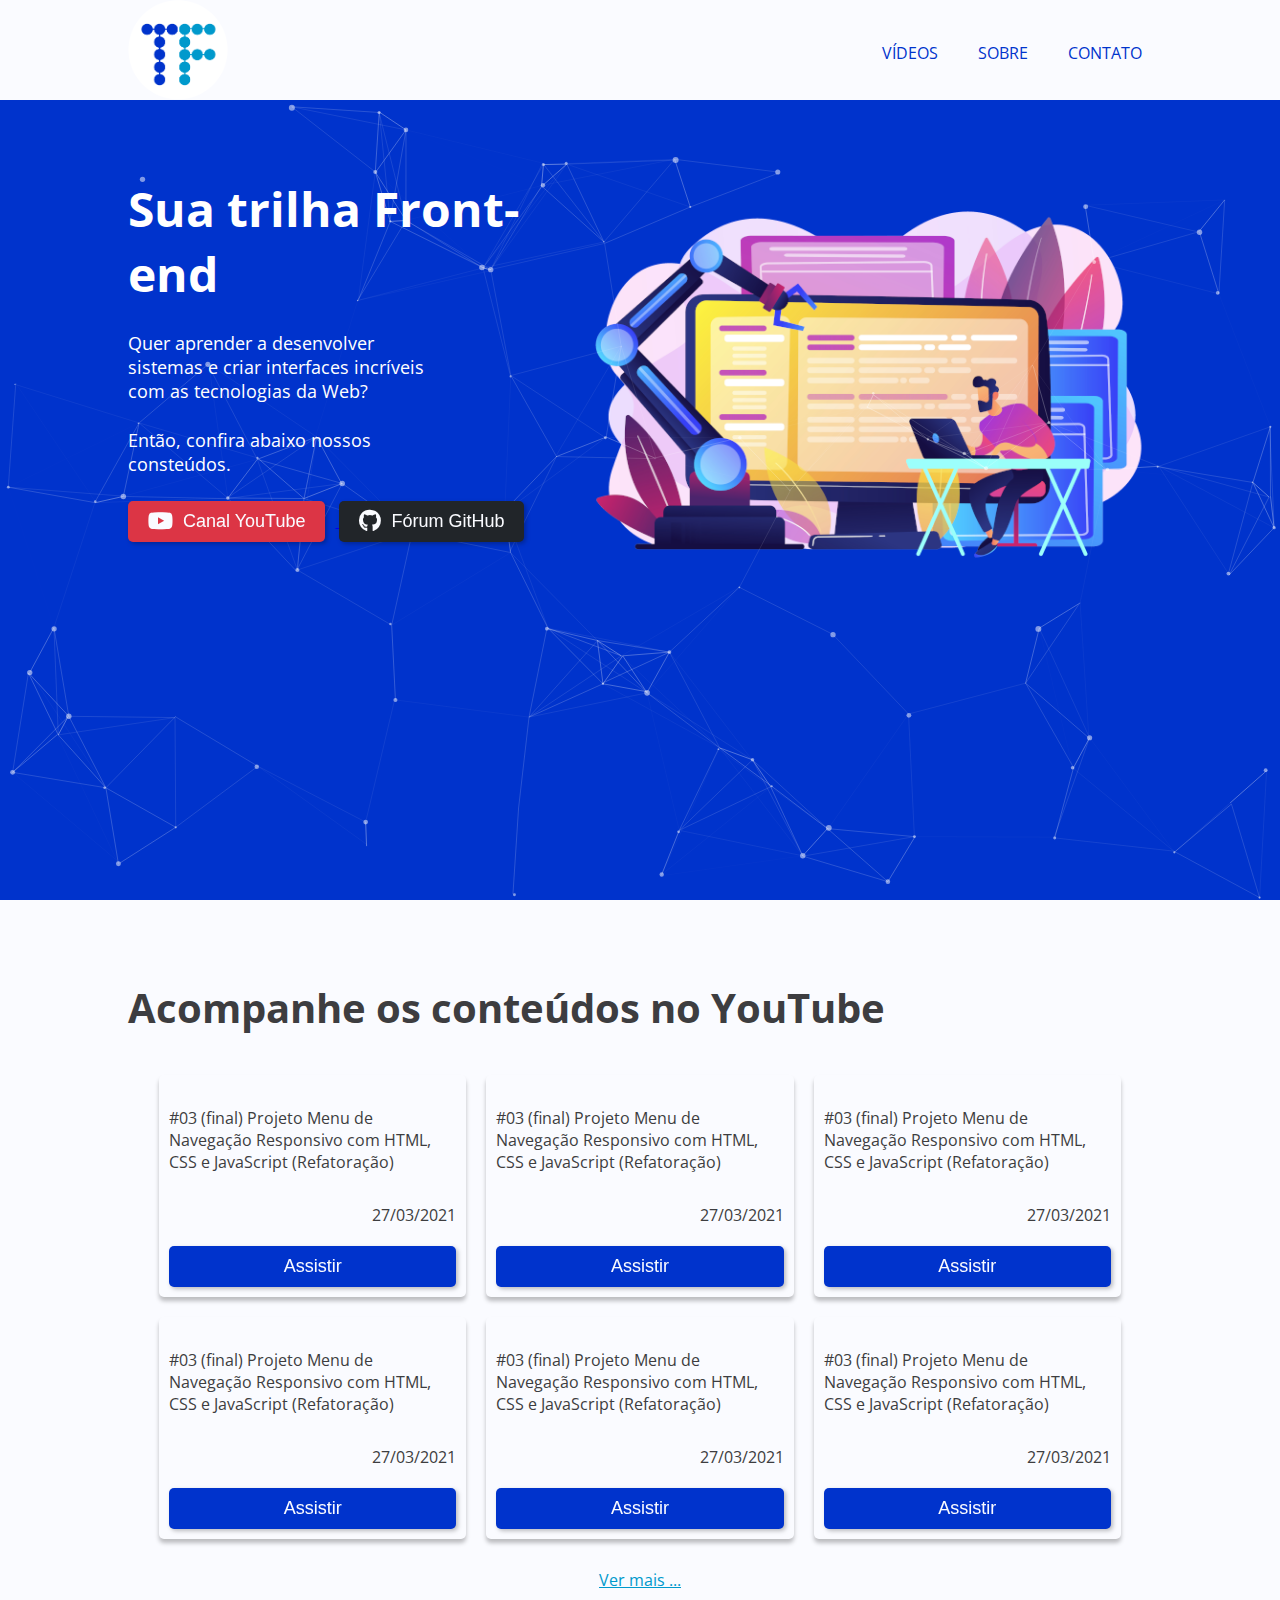
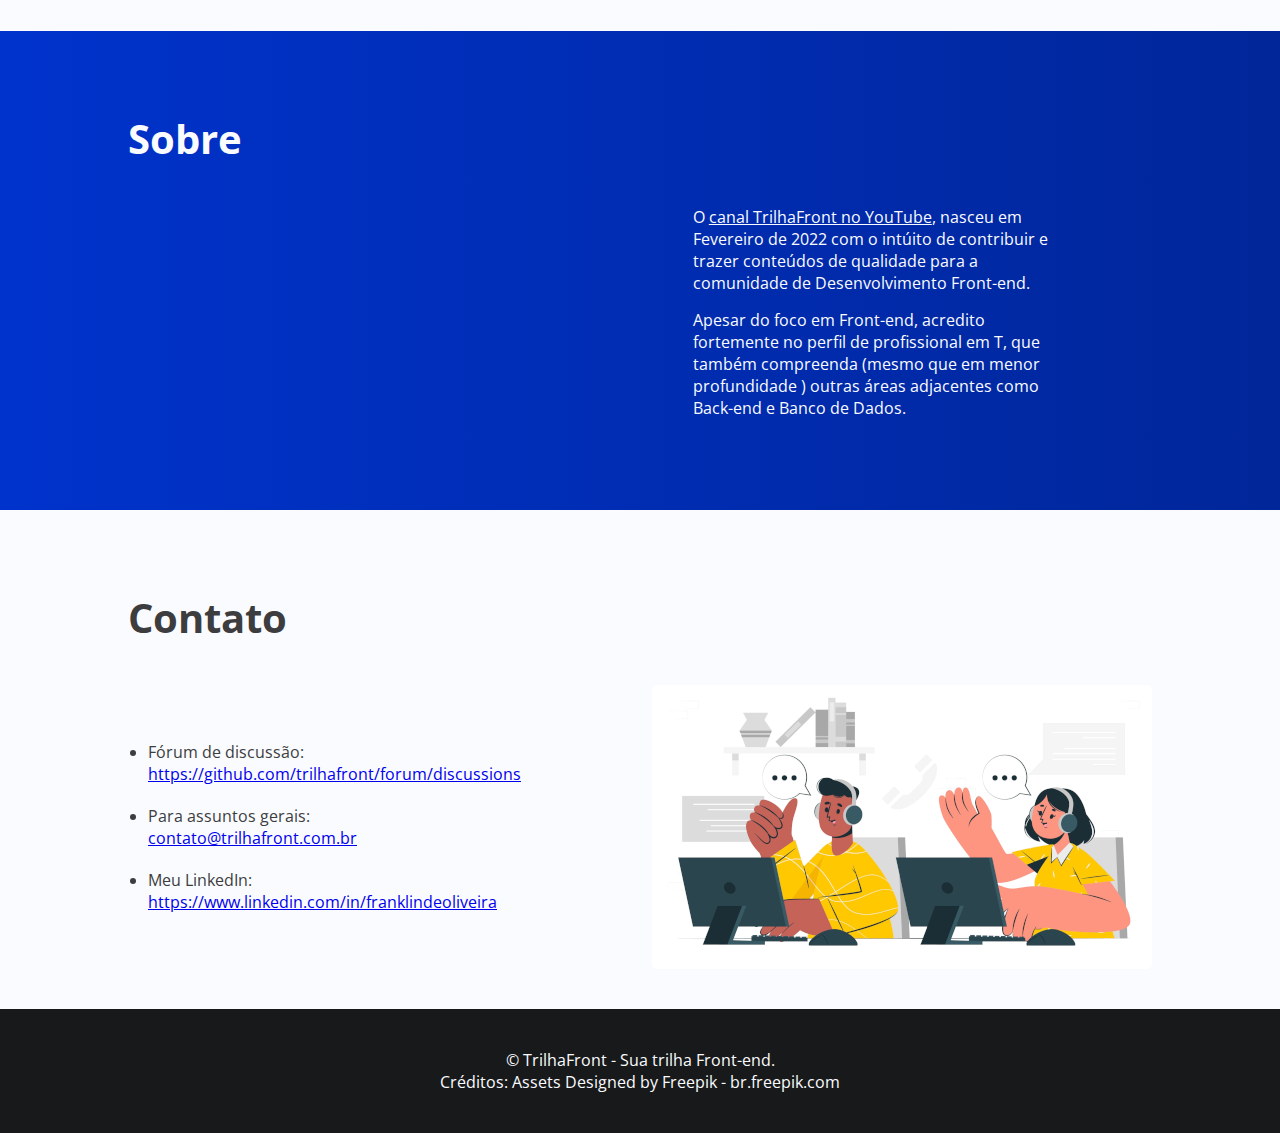
==== index.html @ 5fca2f79 "novo site" ====
<!DOCTYPE html>
<html lang="pt-BR">
    <head>
        <meta charset="UTF-8">
        <meta http-equiv="X-UA-Compatible" content="IE=edge">
        <meta name="viewport" content="width=device-width, initial-scale=1.0">
        <title>Document</title>

        <link rel="preconnect" href="https://fonts.googleapis.com">
        <link rel="preconnect" href="https://fonts.gstatic.com" crossorigin>
        <link href="https://fonts.googleapis.com/css2?family=Open+Sans&display=swap" rel="stylesheet">
        <link rel="stylesheet" href="https://cdnjs.cloudflare.com/ajax/libs/font-awesome/6.1.1/css/all.min.css">
        
        <link rel="stylesheet" href="style.css">

        <script src="assets/particles.js-master/particles.min.js"></script>

        <script>
            /* particlesJS.load(@dom-id, @path-json, @callback (optional)); */
            particlesJS.load('particles-js', 'assets/particles.js-master/particles.json', function() {
                console.log('callback - particles.js config loaded');
            });
        </script>
    </head>
    <body>
        <header class="header">
            <div class="container">
                <div class="header-wrapper">
                    <a class="logo" href="https://trilhafront.com.br">
                        <img src="./assets/logo.png" alt="Logo">
                    </a>
                    <nav>
                        <ul>
                            <li>
                                <a href="#section-videos">Vídeos</a>
                            </li>
                            <li>
                                <a href="#section-sobre">Sobre</a>
                            </li>
                            <li>
                                <a href="#section-contato">Contato</a>
                            </li>
                        </ul>
                    </nav>
                </div> 
            </div>
        </header>
        <main>
            <section class="section section-home">
                <div id="particles-js"></div>
                <div class="container">
                    <div class="home-wrapper">
                        <div>
                            <h1>Sua trilha Front-end</h1>
                            <p>Quer aprender a desenvolver sistemas e criar interfaces incríveis com as tecnologias da Web?</p>
                            <p>Então, confira abaixo nossos consteúdos.</p>
                            <a href="https://www.youtube.com/channel/UC7iH-vb74kKzmfG56q9Y3eQ">
                                <button class="btn btn-youtube">
                                    <i class="fa-brands fa-youtube fa-lg"></i>Canal YouTube
                                </button>
                            </a>
                            <a href="https://github.com/trilhafront/forum/discussions">
                                <button class="btn btn-github">
                                    <i class="fa-brands fa-github fa-lg"></i>Fórum GitHub
                                </button>
                            </a>
                        </div>
                        <div class="home-img">
                            <img src="assets/home.png" alt="">
                        </div>
                    </div>
                </div>
            </section>
            <section class="section section-videos" id="section-videos">
                <div class="container">
                    <h2>Acompanhe os conteúdos no YouTube</h2>
                    <ul class="card-list">
                        <li class="card">
                            <header>
                                <img src="https://i.ytimg.com/vi/RbI2_-fDIoU/hqdefault.jpg" alt="">
                            </header>
                            <main>
                                <p>#03 (final) Projeto Menu de Navegação Responsivo com HTML, CSS e JavaScript (Refatoração)</p>
                                <span>27/03/2021</span>
                                <a href="#">
                                    <button class="btn btn-primary">Assistir</button>
                                </a>
                            </main>
                        </li>                     
                        <li class="card">
                            <header>
                                <img src="https://i.ytimg.com/vi/RbI2_-fDIoU/hqdefault.jpg" alt="">
                            </header>
                            <main>
                                <p>#03 (final) Projeto Menu de Navegação Responsivo com HTML, CSS e JavaScript (Refatoração)</p>
                                <span>27/03/2021</span>
                                <a href="#">
                                    <button class="btn btn-primary">Assistir</button>
                                </a>
                            </main>
                        </li>                     
                        <li class="card">
                            <header>
                                <img src="https://i.ytimg.com/vi/RbI2_-fDIoU/hqdefault.jpg" alt="">
                            </header>
                            <main>
                                <p>#03 (final) Projeto Menu de Navegação Responsivo com HTML, CSS e JavaScript (Refatoração)</p>
                                <span>27/03/2021</span>
                                <a href="#">
                                    <button class="btn btn-primary">Assistir</button>
                                </a>
                            </main>
                        </li>                     
                        <li class="card">
                            <header>
                                <img src="https://i.ytimg.com/vi/RbI2_-fDIoU/hqdefault.jpg" alt="">
                            </header>
                            <main>
                                <p>#03 (final) Projeto Menu de Navegação Responsivo com HTML, CSS e JavaScript (Refatoração)</p>
                                <span>27/03/2021</span>
                                <a href="#">
                                    <button class="btn btn-primary">Assistir</button>
                                </a>
                            </main>
                        </li>                     
                        <li class="card">
                            <header>
                                <img src="https://i.ytimg.com/vi/RbI2_-fDIoU/hqdefault.jpg" alt="">
                            </header>
                            <main>
                                <p>#03 (final) Projeto Menu de Navegação Responsivo com HTML, CSS e JavaScript (Refatoração)</p>
                                <span>27/03/2021</span>
                                <a href="#">
                                    <button class="btn btn-primary">Assistir</button>
                                </a>
                            </main>
                        </li>                     
                        <li class="card">
                            <header>
                                <img src="https://i.ytimg.com/vi/RbI2_-fDIoU/hqdefault.jpg" alt="">
                            </header>
                            <main>
                                <p>#03 (final) Projeto Menu de Navegação Responsivo com HTML, CSS e JavaScript (Refatoração)</p>
                                <span>27/03/2021</span>
                                <a href="#">
                                    <button class="btn btn-primary">Assistir</button>
                                </a>
                            </main>
                        </li>                     
                                                                                        
                    </ul>
                    <a href="https://www.youtube.com/channel/UC7iH-vb74kKzmfG56q9Y3eQ/videos" class="ver-mais">Ver mais ...</a>
                </div>
            </section>
            <section class="section section-sobre" id="section-sobre">
                <div class="container">
                    <h2>Sobre</h2>
                    <div class="wrapper-sobre">
                        <iframe src="https://www.youtube.com/embed/Kg1mwXeNFIc" title="Vídeo sobre o Canal TrilhaFront no YouTube" frameborder="0" allow="accelerometer; autoplay; clipboard-write; encrypted-media; gyroscope; picture-in-picture" allowfullscreen></iframe>
                    </div>                    
                    <div class="sobre-descricao">
                        <p>O <a class="negativa" href="https://www.youtube.com/channel/UC7iH-vb74kKzmfG56q9Y3eQ">canal TrilhaFront no YouTube</a>, nasceu em Fevereiro de 2022 com o intúito de contribuir e trazer conteúdos de qualidade para a comunidade de Desenvolvimento Front-end.</p>
                        <p>Apesar do foco em Front-end, acredito fortemente no perfil de profissional em T, que também compreenda (mesmo que em menor profundidade ) outras áreas adjacentes como Back-end e Banco de Dados.</p>
                    </div>                    
                </div>       
            </section>
            <section class="section section-contato" id="section-contato">
                <div class="container">
                    <h2>Contato</h2>
                    <div class="contato-wrapper">
                        <ul>
                            <li>
                                <p>Fórum de discussão:</p>
                                <a href="https://github.com/trilhafront/forum/discussions">https://github.com/trilhafront/forum/discussions</a></li>
                            </li>
                            <li>
                                <p>Para assuntos gerais:</p>
                                <a href="contato@trilhafront.com.br">contato@trilhafront.com.br</a>
                            </li>
                            <li>
                                <p>Meu LinkedIn:</p>
                                <a href="https://www.linkedin.com/in/franklindeoliveira">https://www.linkedin.com/in/franklindeoliveira</a>
                            </li>
                        </ul>
                        <img src="assets/contato.png" alt="Imagem de contato">
                    </div>
                </div>
            </section>        
        </main>
        <footer class="footer">
            <div class="container">
                <p>© TrilhaFront - Sua trilha Front-end.</p>
                <span>Créditos: Assets Designed by Freepik - br.freepik.com</span>
            </div>
        </footer>
        <script>
            fetch('https://www.googleapis.com/youtube/v3/search?key=AIzaSyCVPLo2AmXMH4QJN085E62ugLxfs03GZaE&part=snippet&maxResults=50&channelId=UC7iH-vb74kKzmfG56q9Y3eQ')
              .then(response => response.json())
              .then(json => {
                let conteudos = '';
                json.items.sort((i1, i2) => new Date(i1.snippet.publishTime) > new Date(i2.snippet.publishTime) ? -1 : new Date(i1.snippet.publishTime) < new Date(i2.snippet.publishTime) ? 1 : 0).forEach(item => {
                    let url = ''
                    if ( item.id.kind == 'youtube#playlist' ) {
                      url = `https://www.youtube.com/playlist?list=${item.id.playlistId}`
                    } else if ( item.id.kind == 'youtube#video' ) {
                      url = `https://www.youtube.com/watch?v=${item.id.videoId}`
                    } else {
                      return
                    }
                    conteudos += 
                      `<li class="card">
                            <header>
                                <img src="${item.snippet.thumbnails.high.url}" alt="">
                            </header>
                            <main>
                                <p>${item.snippet.title}</p>
                                <span>${new Date(item.snippet.publishTime).toLocaleDateString('pt-BR', {timeZone: 'UTC'})}</span>
                                <a href="${url}">
                                    <button class="btn btn-primary">Assistir</button>
                                </a>
                            </main>
                        </li>`
                })
                document.querySelector('.card-list').innerHTML = conteudos
              })
          </script>          
    </body>    
</html>
---- style.css ----
* {
    box-sizing: border-box;
    margin: 0;
    padding: 0;
}

:root {
    --color-primary: #0033CC;
    --color-primary-dark: #002699;
    --color-primary-light: #0040FF;
    --color-secondary: #0099CC;
    --color-secondary-dark: #007399;
    --color-secondary-light: #00BFFF;
    --color-gray: #797B80;
    --color-gray-light: #B6B8BF;
    --color-gray-ultralight: #FAFBFF;
    --color-gray-dark: #3D3D40;
    --color-gray-ultradark: #18191A;
    --font-family: 'Open Sans', sans-serif;
    --font-size: 16px;
}

body {
    font-family: var(--font-family);
    font-size: var(--font-size);
    color: var(--color-gray-dark);
    background-color: var(--color-gray-ultralight);
}

p {
    font-size: 1rem;
}

h4 {
    font-size: calc(1rem + 8px); /* 24 */
}

h3 {
    font-size: calc(1rem + 2*(8px)); /* 32 */
}

h2 {
    font-size: calc(1rem + 3*8px);/* 40 */
}

h1 {
    font-size: calc(1rem + 4*8px);/* 48 */
}

#particles-js {
    position: absolute;
    top: 0;
    left: 0;
    width: 100%;
    height: 100%;
}

.header {
    height: 100px;
}

.logo {
    width: 100px;    
}

.logo img {
    width: 100px;
    z-index: 10;
}

.header .header-wrapper {
    display: flex;
    justify-content: space-between;
    align-items: center;
}

.container {
    max-width: 1024px;
    margin: 0 auto;
}

.header ul {
    display: flex;
    gap: 20px;
}

.header ul li {
    list-style: none;    
}

.header ul li a {
    text-decoration: none;
    padding: 10px;
    border-radius: 5px;
    text-transform: uppercase;
    color: var(--color-primary);
}

.header ul li a:hover {
    background-color: var(--color-primary);
    color: var(--color-gray-ultralight);
    text-decoration: none;
}

.section {
    padding: 40px 0 ;
}

.section-home {
    background-color: #0033CC;
    height: calc(100vh - 100px);
    color: #ffffff;
    display: flex;
    position: relative;
}

.section-home .home-wrapper {
    display: flex;
    justify-content: space-between;
    align-items: center;
}

.section-home h1 {
    font-size: clamp(1rem, 1rem + 3vw, 3rem);
    width: 450px;
}

.section-home p {
    font-size: 18px;
    margin: 25px 0;
    max-width: 300px;
}

.section-home img {
    max-width: 600px;
    margin-top: 50px;
    z-index: 0;
    width: 100%;
}

.section-videos h2 {
    font-size: clamp(1rem, 1rem + 3vw, 2.5rem);
    padding: 40px 0;
}

.section-videos .ver-mais {
    text-align: center;
    display: block;
    color: var(--color-secondary);
    margin-top: 30px;
}

a.negativa {
    color: var(--color-gray-ultralight);
}

.card-list {
    display: flex;
    flex-wrap: wrap;
    gap: 20px;
    justify-content: center;
}

.card {    
    box-shadow: 0px 4px 4px rgba(0, 0, 0, 0.25);
    border-radius: 5px;
    list-style: none;
    flex: 0 1 30%;
}

.card img {
    width: 100%;
    border-radius: 5px 5px 0 0;
}

.card button {
    width: 100%;
}

.card main {
    display: flex;
    flex-direction: column;
    padding: 10px;
    height: 200px;
}

.card main span {
    text-align: right;
    display: block;
    margin-top: auto;
    padding: 20px 0;
}

.section-sobre {
    background-image: linear-gradient(270deg,var(--color-primary-dark), var(--color-primary));
    color: var(--color-gray-ultralight);
}

.section-sobre h2 {
    font-size: clamp(1rem, 1rem + 3vw, 2.5rem);
    padding: 40px 0 ;
}

.section-sobre iframe {
    aspect-ratio: 16/9;
    width: 100%;
}

.section-sobre .sobre-descricao {
    display: inline-block;
    padding-left: 50px;
    vertical-align: top;
    width: 45%;
}

.section-sobre .wrapper-sobre {
    display: inline-block;
    vertical-align: top;
    width: 45%;
}

.section-sobre .sobre-descricao p {    
    padding-left: 50px;
    padding-bottom: 15px;
}

.section-contato h2 {
    font-size: clamp(1rem, 1rem + 3vw, 2.5rem);
    padding: 40px 0 ;
}

.section-contato .contato-wrapper {
    display: flex;
    align-items: center;
    justify-content: space-between;
}

.section-contato img {
    max-width: 500px;
    border-radius: 5px;
    transform: scaleX(-1);
    width: 100%;
}

.section-contato ul {
    padding-left: 20px;
}

.section-contato ul li {
    padding: 10px 0;
}

.btn {
    padding: 10px 20px 10px 20px;
    border-radius: 5px;
    border: 0;
    filter: drop-shadow(2px 2px 2px rgba(0, 0, 0, 0.25));
    font-size: 18px;    
}

.btn i {
    margin-right: 10px;
}

.btn:hover {
    cursor: pointer;
}

.btn-primary {
    background-color: var(--color-primary);
    color: var(--color-gray-ultralight);
}

.btn-primary:hover {
    background-color: var(--color-primary-dark);
}

.btn-primary-outline {
    background-color: #fff;
    border: 1px solid var(--color-primary);
    color: var(--color-primary);
}

.btn-primary-outline:hover {
    background-color: var(--color-gray-ultralight);
}

.btn-youtube {
    background-color: #dc3545;
    color: var(--color-gray-ultralight);
    margin-right: 10px;
}

.btn-youtube:hover {
    background-color: #aa2835;
}

.btn-github {
    background-color: #212529;
    color: var(--color-gray-ultralight);
}

.btn-github:hover {
    background-color: #131518;
}

.footer {
    background-color: var(--color-gray-ultradark);
    color: var(--color-gray-ultralight);
    padding: 40px 0;
    text-align: center;
}

@media (max-width: 1100px) {
    .container {
        padding: 0 20px;
    }

    .section-home .home-img {
        display: none;
    }
    
    .section-home p {
        max-width: 400px;
        margin-left: auto;
        margin-right: auto;
    }

    .home-wrapper {
        width: 450px;
    }

    /* contato */
    .section-contato img {
        display: none;
    }

    .section-home .container {
        margin: auto auto;
        text-align: center;
    }

    .card {    
        flex: 0 1 40%;
    }
    
}

@media (max-width: 960px) { 
        
    .section-home h2 {
        text-align: center;
    }

    .section-videos h2 {
        text-align: center;
    }

    .section-sobre .wrapper-sobre {
        width: 100%;
        text-align: center;
    }

    .section-sobre .sobre-descricao {
        display: block;
        width: 100%;
        margin-top: 20px;
        padding-left: 0;
    }    

    .section-sobre .sobre-descricao p {
        padding-left: 0px;
    }

    .section-sobre h2 {
        text-align: center;
    }
    
    .section-contato {
        justify-content: center;
        list-style: none;
        text-align: center;
    }

    .section-contato .contato-wrapper {
        justify-content: center;
        list-style: none;
    }
    
    .section-contato .contato-wrapper li {
        list-style: none;
    }
}

@media (max-width: 800px) {    
    .card {
        flex: 0 1 100%;
    }

    .section-sobre .sobre-descricao p {
        padding-left: 0;
    }        
}
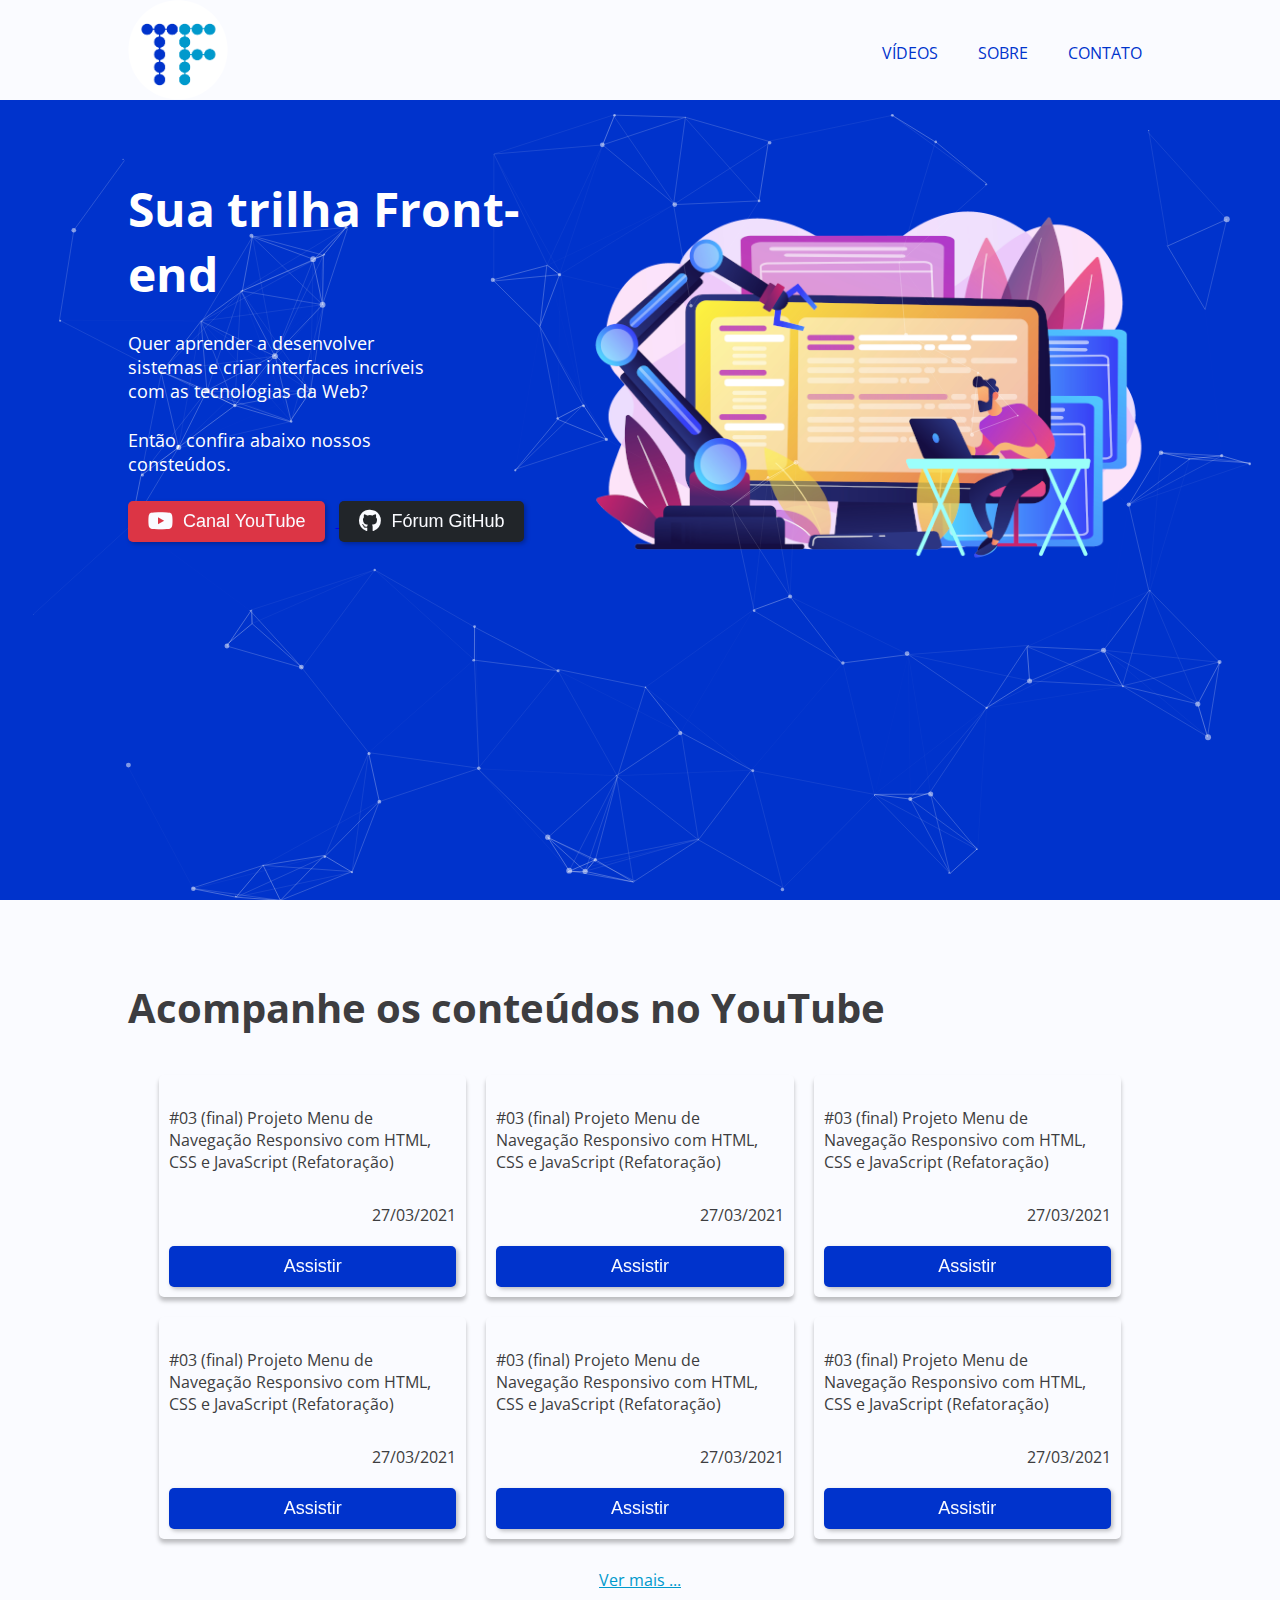
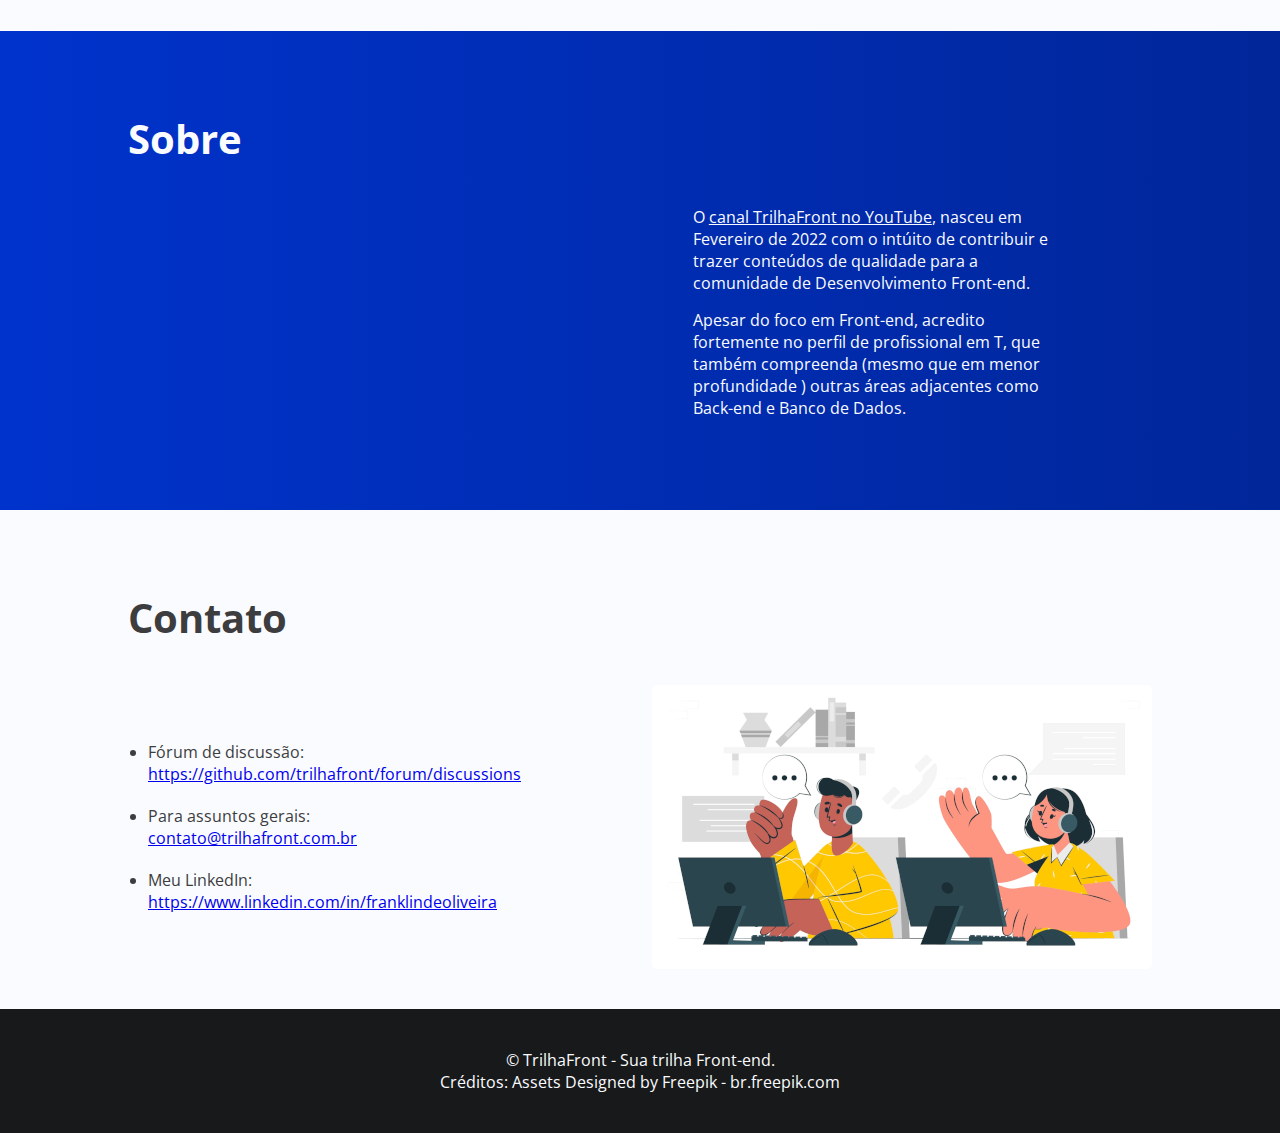
==== commit 46117631: "add print do site, ajuste title" ====
--- a/index.html
+++ b/index.html
@@ -4,8 +4,12 @@
         <meta charset="UTF-8">
         <meta http-equiv="X-UA-Compatible" content="IE=edge">
         <meta name="viewport" content="width=device-width, initial-scale=1.0">
-        <title>Document</title>
+        <meta name="description" content="Aprensa a desenvolver sistemas e criar interfaces incríveis com as tecnologias da Web">
+        <meta name="author" content="Franklin de Oliveira">
+        
+        <title>TrilhaFront</title>
 
+        <link rel="shortcut icon" href="assets/logo16x16.png" type="image/x-icon">
         <link rel="preconnect" href="https://fonts.googleapis.com">
         <link rel="preconnect" href="https://fonts.gstatic.com" crossorigin>
         <link href="https://fonts.googleapis.com/css2?family=Open+Sans&display=swap" rel="stylesheet">
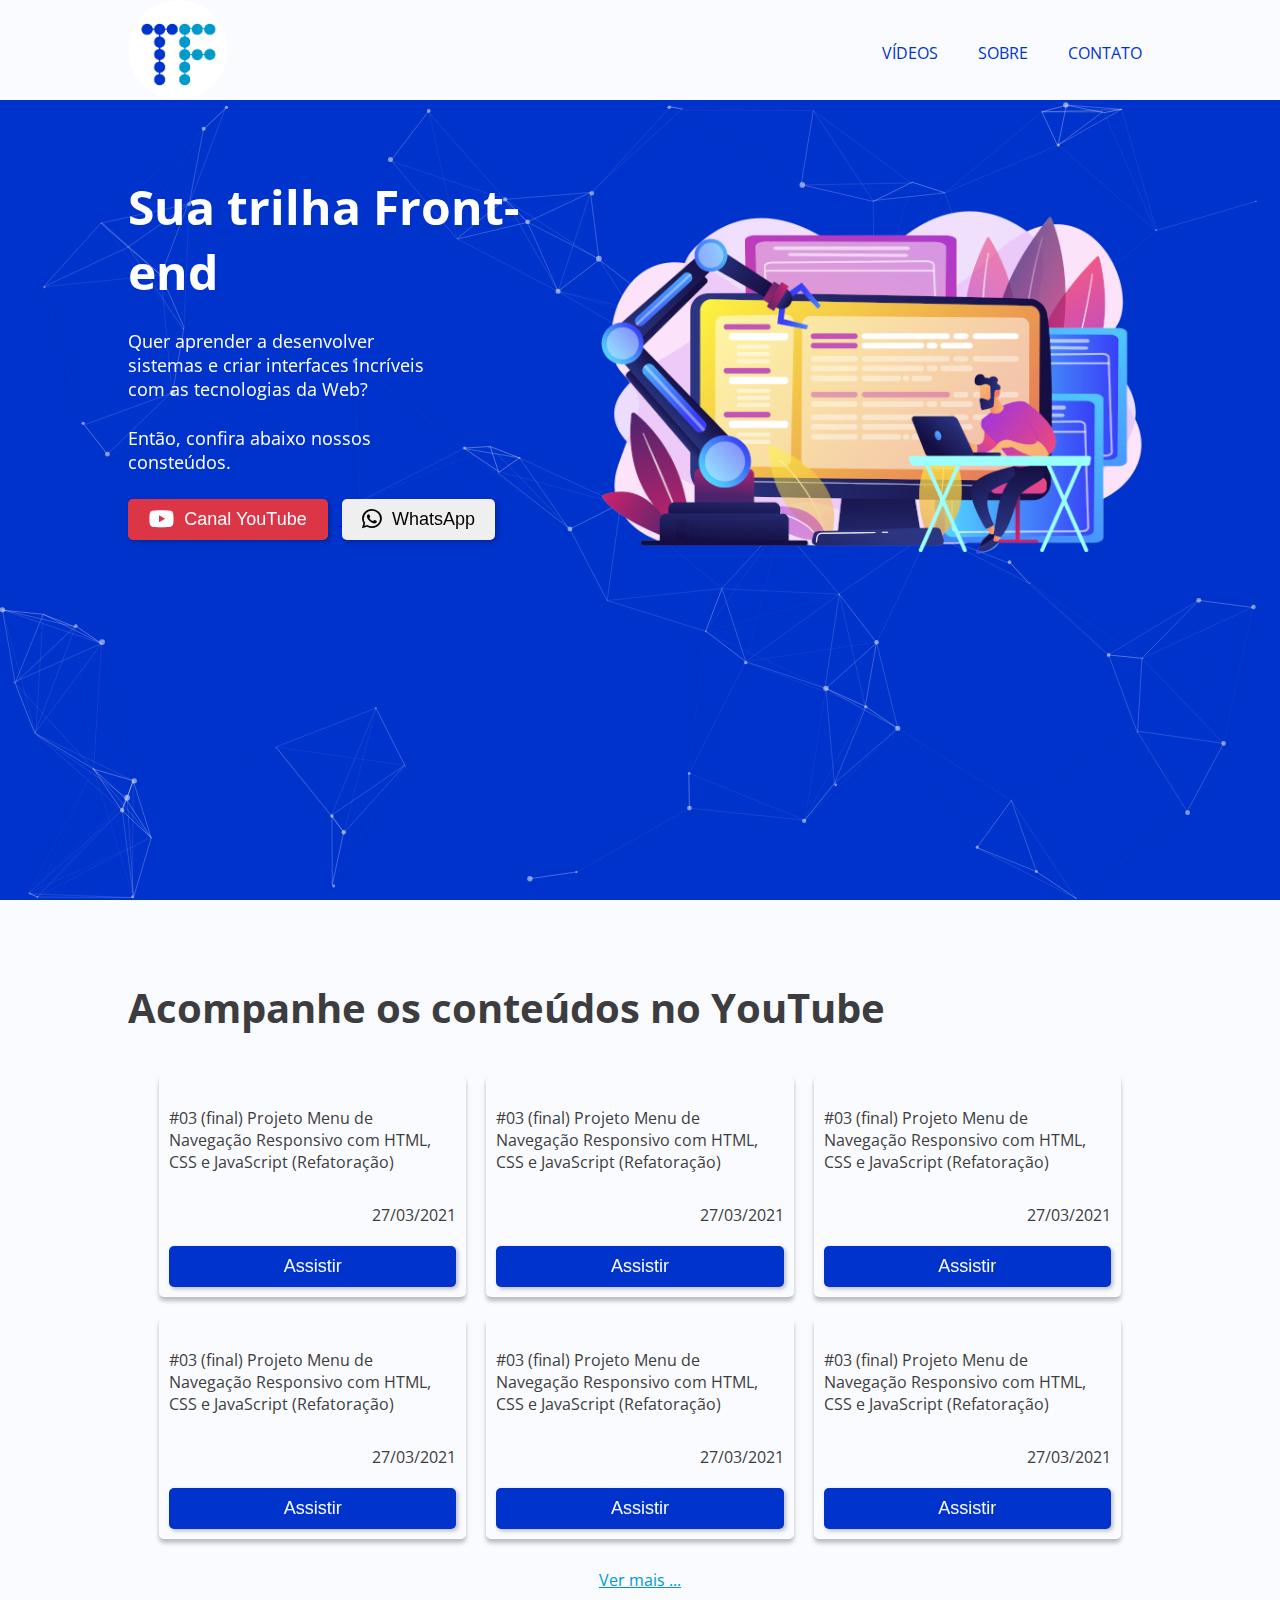
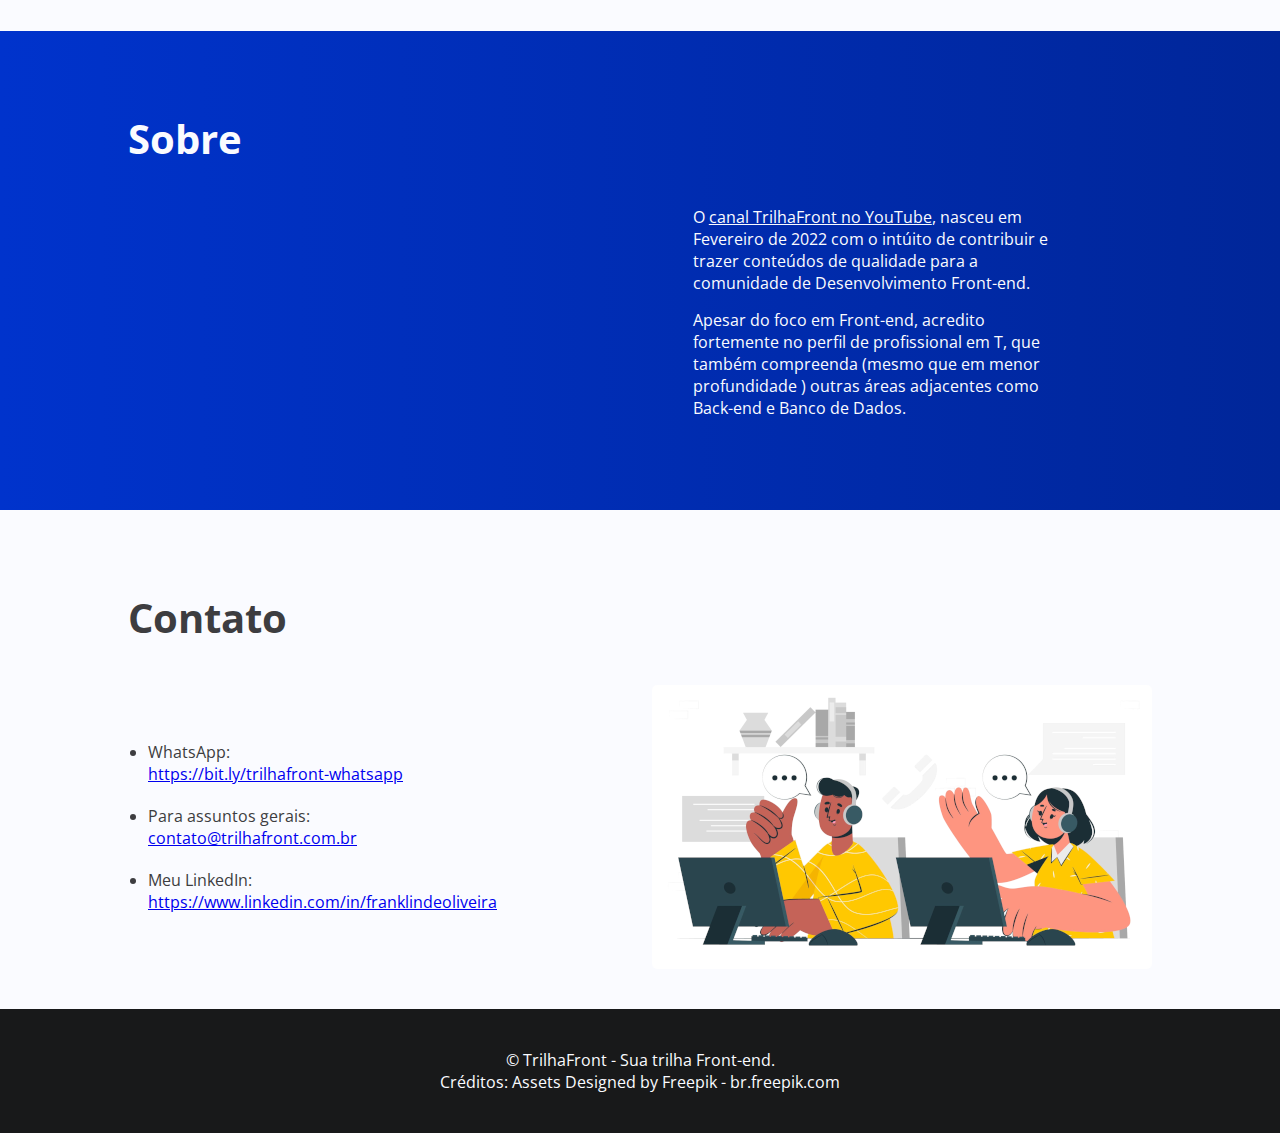
==== commit 868497a1: "add grupo whatsapp" ====
--- a/index.html
+++ b/index.html
@@ -4,7 +4,7 @@
         <meta charset="UTF-8">
         <meta http-equiv="X-UA-Compatible" content="IE=edge">
         <meta name="viewport" content="width=device-width, initial-scale=1.0">
-        <meta name="description" content="Aprensa a desenvolver sistemas e criar interfaces incríveis com as tecnologias da Web">
+        <meta name="description" content="Aprenda a desenvolver sistemas e criar interfaces incríveis com as tecnologias da Web">
         <meta name="author" content="Franklin de Oliveira">
         
         <title>TrilhaFront</title>
@@ -63,9 +63,9 @@
                                     <i class="fa-brands fa-youtube fa-lg"></i>Canal YouTube
                                 </button>
                             </a>
-                            <a href="https://github.com/trilhafront/forum/discussions">
-                                <button class="btn btn-github">
-                                    <i class="fa-brands fa-github fa-lg"></i>Fórum GitHub
+                            <a href="https://bit.ly/trilhafront-whatsapp">
+                                <button class="btn btn-whatsapp">
+                                    <i class="fa-brands fa-whatsapp fa-lg"></i>WhatsApp
                                 </button>
                             </a>
                         </div>
@@ -174,8 +174,8 @@
                     <div class="contato-wrapper">
                         <ul>
                             <li>
-                                <p>Fórum de discussão:</p>
-                                <a href="https://github.com/trilhafront/forum/discussions">https://github.com/trilhafront/forum/discussions</a></li>
+                                <p>WhatsApp:</p>
+                                <a href="https://bit.ly/trilhafront-whatsapp">https://bit.ly/trilhafront-whatsapp</a></li>
                             </li>
                             <li>
                                 <p>Para assuntos gerais:</p>
@@ -198,7 +198,7 @@
             </div>
         </footer>
         <script>
-            fetch('https://www.googleapis.com/youtube/v3/search?key=AIzaSyCVPLo2AmXMH4QJN085E62ugLxfs03GZaE&part=snippet&maxResults=50&channelId=UC7iH-vb74kKzmfG56q9Y3eQ')
+            fetch('https://www.googleapis.com/youtube/v3/search?key=AIzaSyCVPLo2AmXMH4QJN085E62ugLxfs03GZaE&part=snippet&maxResults=9&channelId=UC7iH-vb74kKzmfG56q9Y3eQ')
               .then(response => response.json())
               .then(json => {
                 let conteudos = '';
@@ -229,4 +229,4 @@
               })
           </script>          
     </body>    
-</html>+</html>
--- a/style.css
+++ b/style.css
@@ -122,7 +122,6 @@
 
 .section-home h1 {
     font-size: clamp(1rem, 1rem + 3vw, 3rem);
-    width: 450px;
 }
 
 .section-home p {
@@ -136,6 +135,10 @@
     margin-top: 50px;
     z-index: 0;
     width: 100%;
+}
+
+.section-home .container {
+    z-index: 1;
 }
 
 .section-videos h2 {
@@ -289,15 +292,17 @@
     background-color: #dc3545;
     color: var(--color-gray-ultralight);
     margin-right: 10px;
+    width: 200px;
 }
 
 .btn-youtube:hover {
-    background-color: #aa2835;
+    background-color: #aa2835;    
 }
 
 .btn-github {
     background-color: #212529;
     color: var(--color-gray-ultralight);
+    width: 200px;
 }
 
 .btn-github:hover {
@@ -324,10 +329,6 @@
         max-width: 400px;
         margin-left: auto;
         margin-right: auto;
-    }
-
-    .home-wrapper {
-        width: 450px;
     }
 
     /* contato */
@@ -400,4 +401,15 @@
     .section-sobre .sobre-descricao p {
         padding-left: 0;
     }        
-}+}
+
+@media (max-width: 460px) {
+    .home-wrapper {
+        justify-content: center;
+    }
+
+    .btn-youtube {
+        margin: 0;
+        margin-bottom: 10px;
+    }
+}
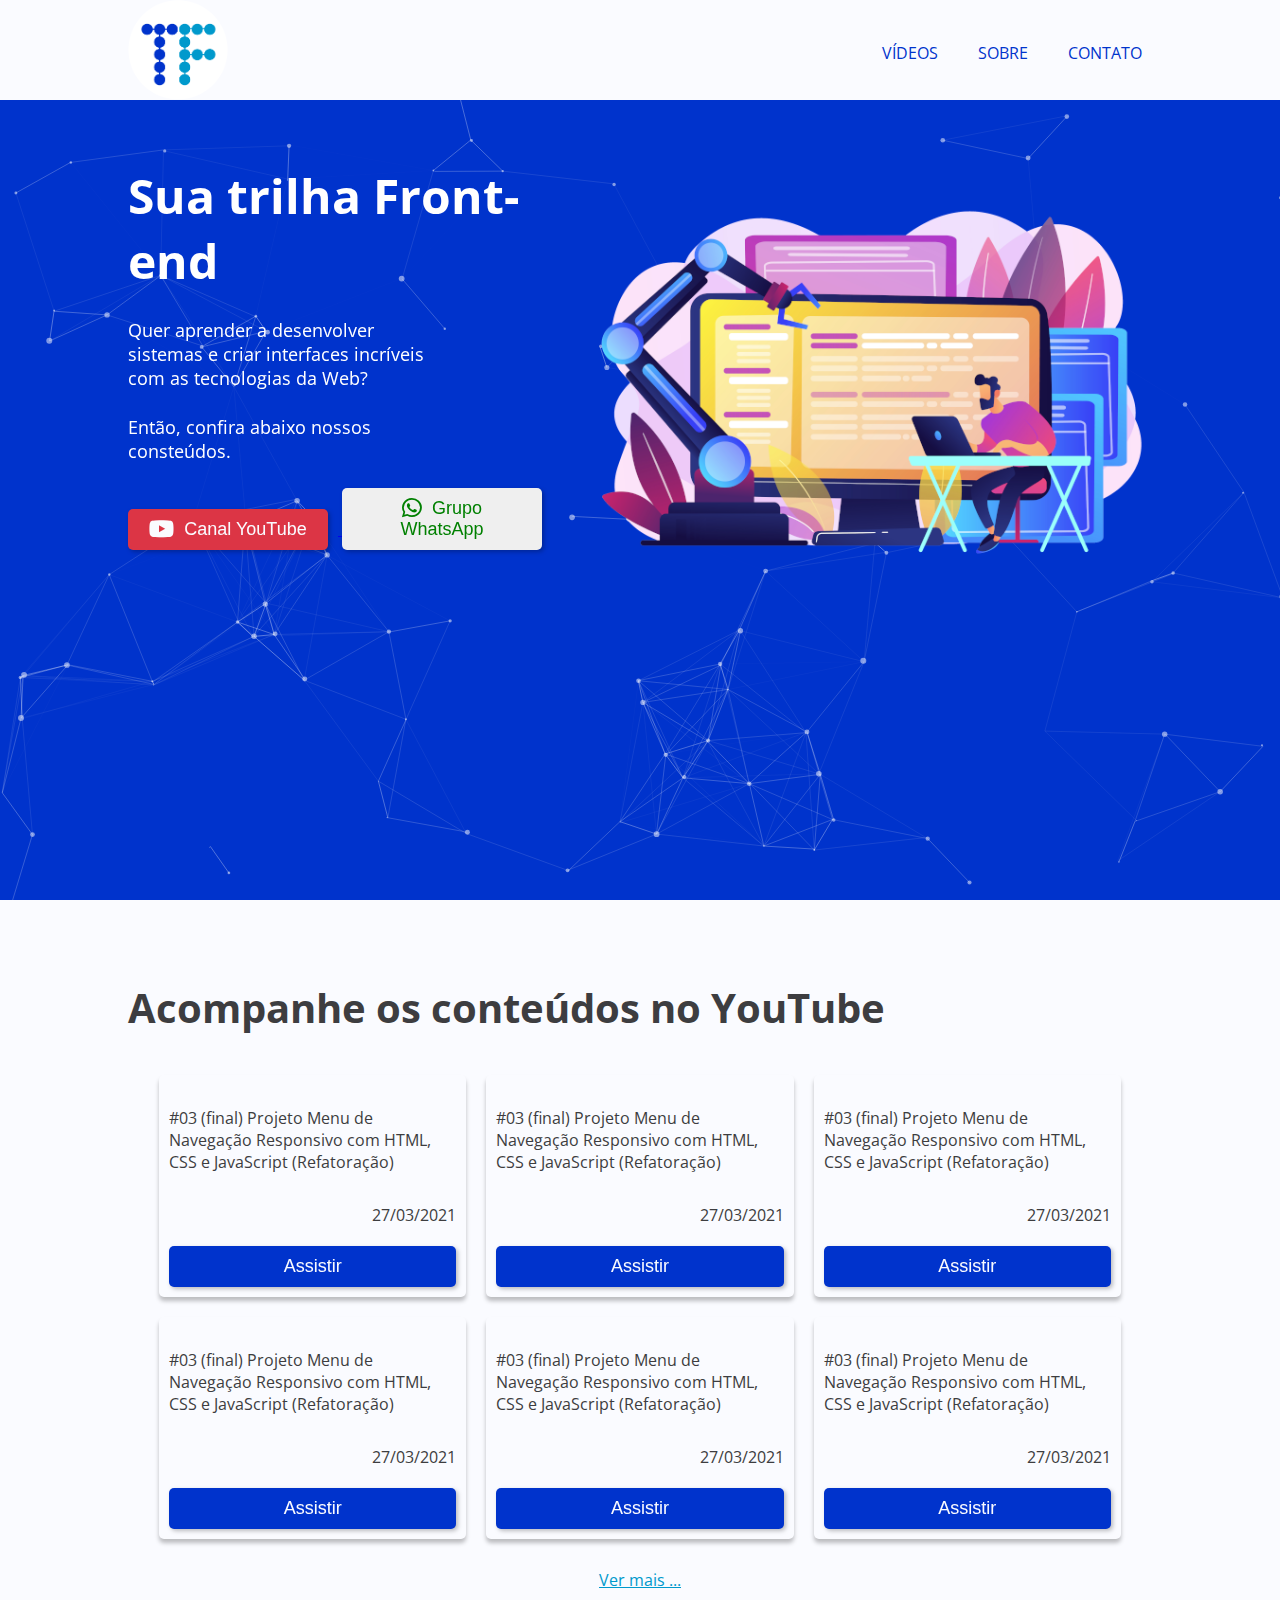
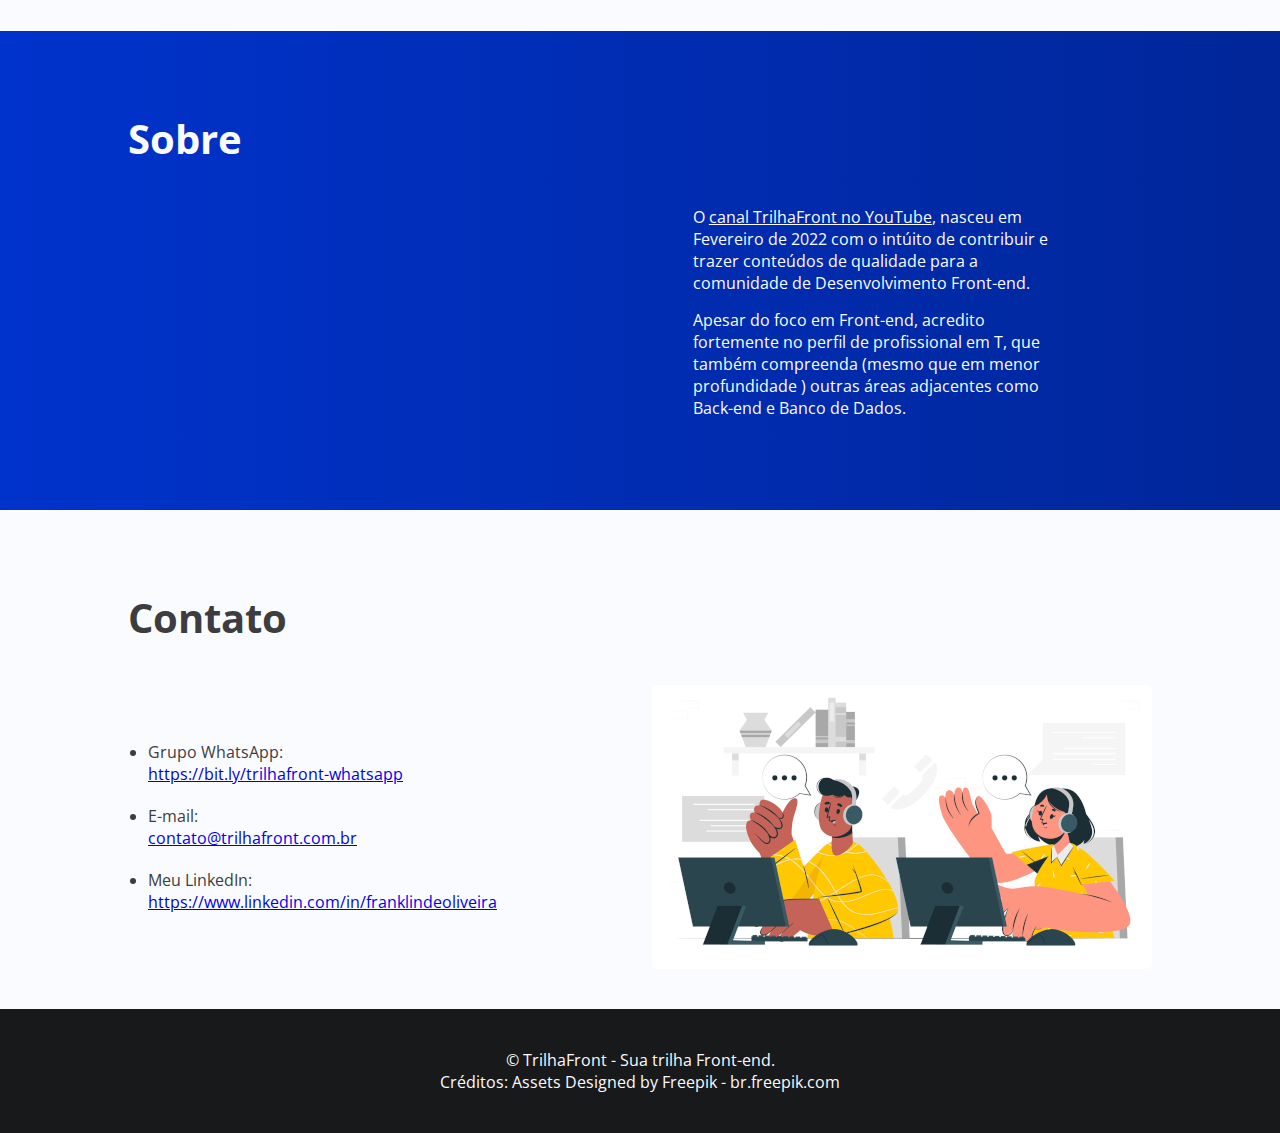
==== commit 7cd69e6a: "Update index.html" ====
--- a/index.html
+++ b/index.html
@@ -20,6 +20,9 @@
         <script src="assets/particles.js-master/particles.min.js"></script>
 
         <script>
+            if (window.location.pathname == 'whatsapp') {
+                window.location.href = 'https://chat.whatsapp.com/LkdFEoOZPfjEYtFeBpfozT'
+            }
             /* particlesJS.load(@dom-id, @path-json, @callback (optional)); */
             particlesJS.load('particles-js', 'assets/particles.js-master/particles.json', function() {
                 console.log('callback - particles.js config loaded');
@@ -65,7 +68,7 @@
                             </a>
                             <a href="https://bit.ly/trilhafront-whatsapp">
                                 <button class="btn btn-whatsapp">
-                                    <i class="fa-brands fa-whatsapp fa-lg"></i>WhatsApp
+                                    <i class="fa-brands fa-whatsapp fa-lg"></i>Grupo WhatsApp
                                 </button>
                             </a>
                         </div>
@@ -174,11 +177,11 @@
                     <div class="contato-wrapper">
                         <ul>
                             <li>
-                                <p>WhatsApp:</p>
+                                <p>Grupo WhatsApp:</p>
                                 <a href="https://bit.ly/trilhafront-whatsapp">https://bit.ly/trilhafront-whatsapp</a></li>
                             </li>
                             <li>
-                                <p>Para assuntos gerais:</p>
+                                <p>E-mail:</p>
                                 <a href="contato@trilhafront.com.br">contato@trilhafront.com.br</a>
                             </li>
                             <li>
--- a/style.css
+++ b/style.css
@@ -299,14 +299,9 @@
     background-color: #aa2835;    
 }
 
-.btn-github {
-    background-color: #212529;
-    color: var(--color-gray-ultralight);
+.btn-whatsapp {
+    color: green;
     width: 200px;
-}
-
-.btn-github:hover {
-    background-color: #131518;
 }
 
 .footer {
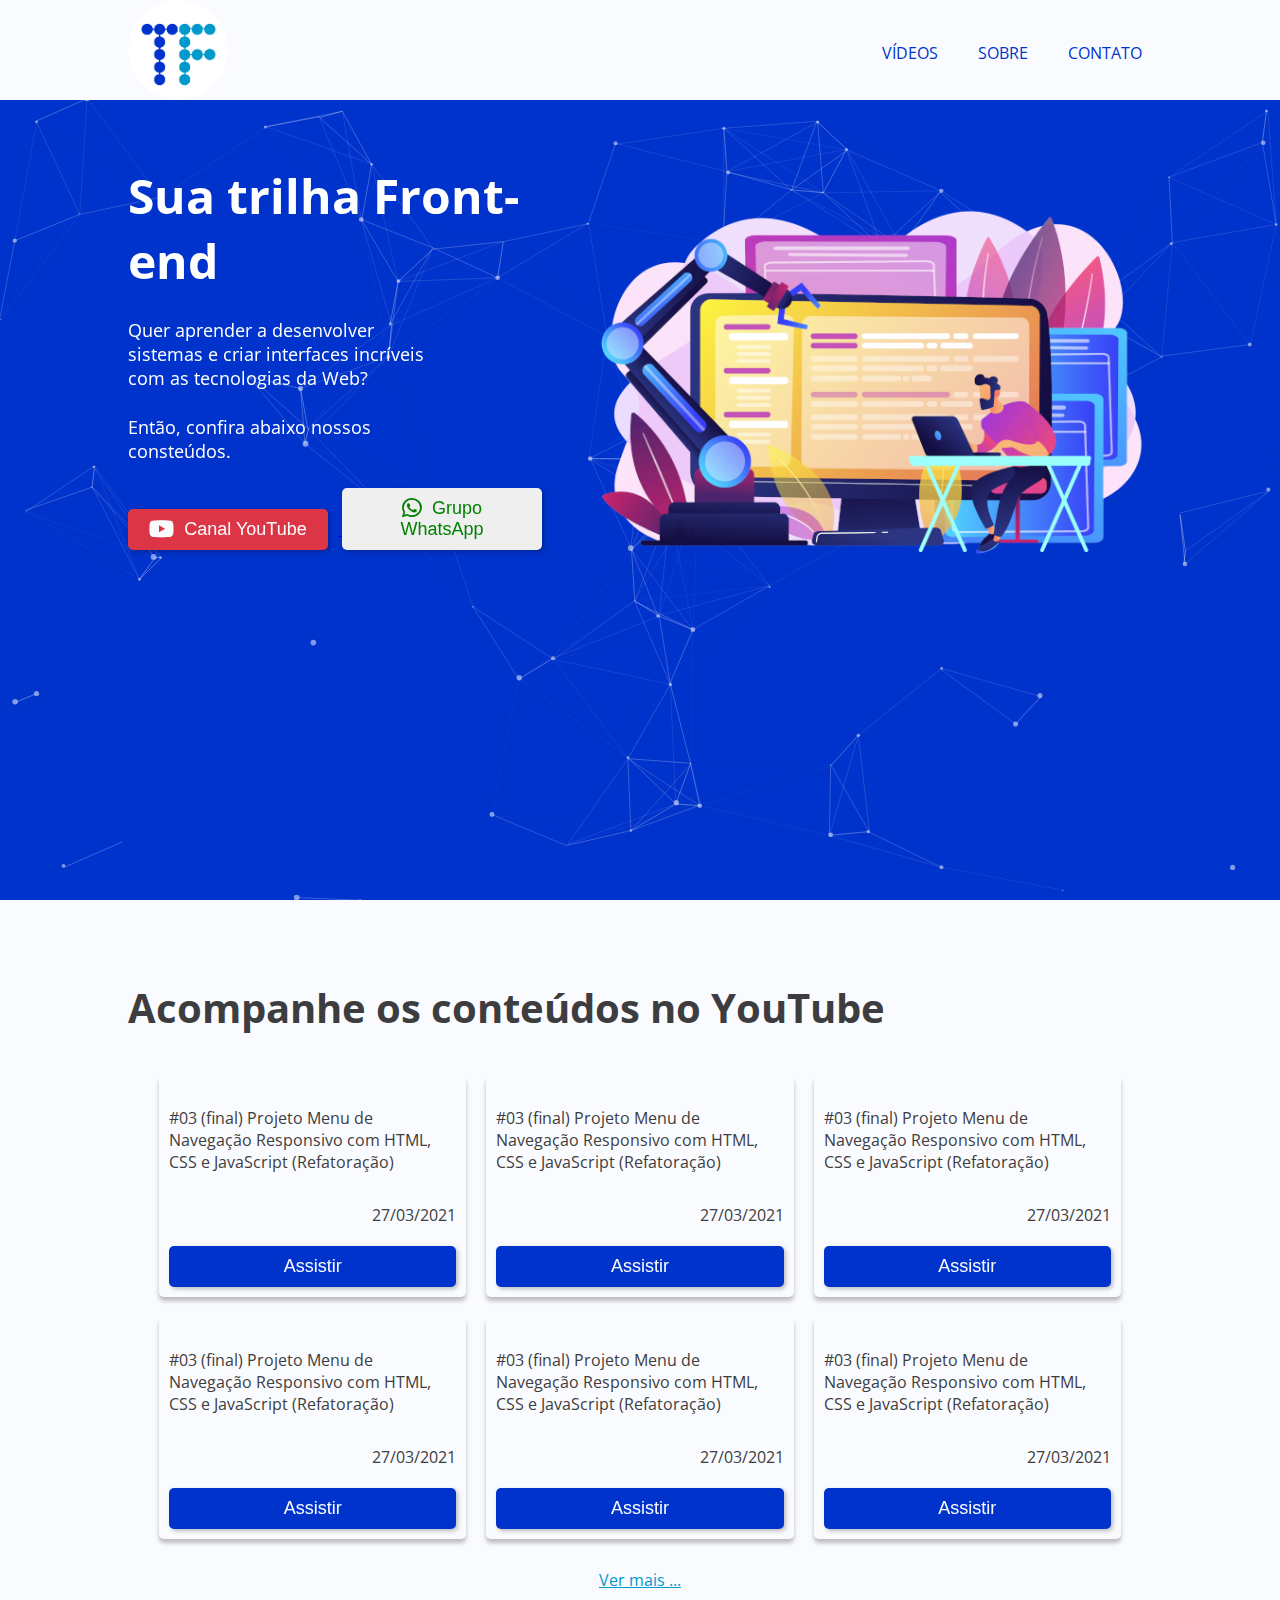
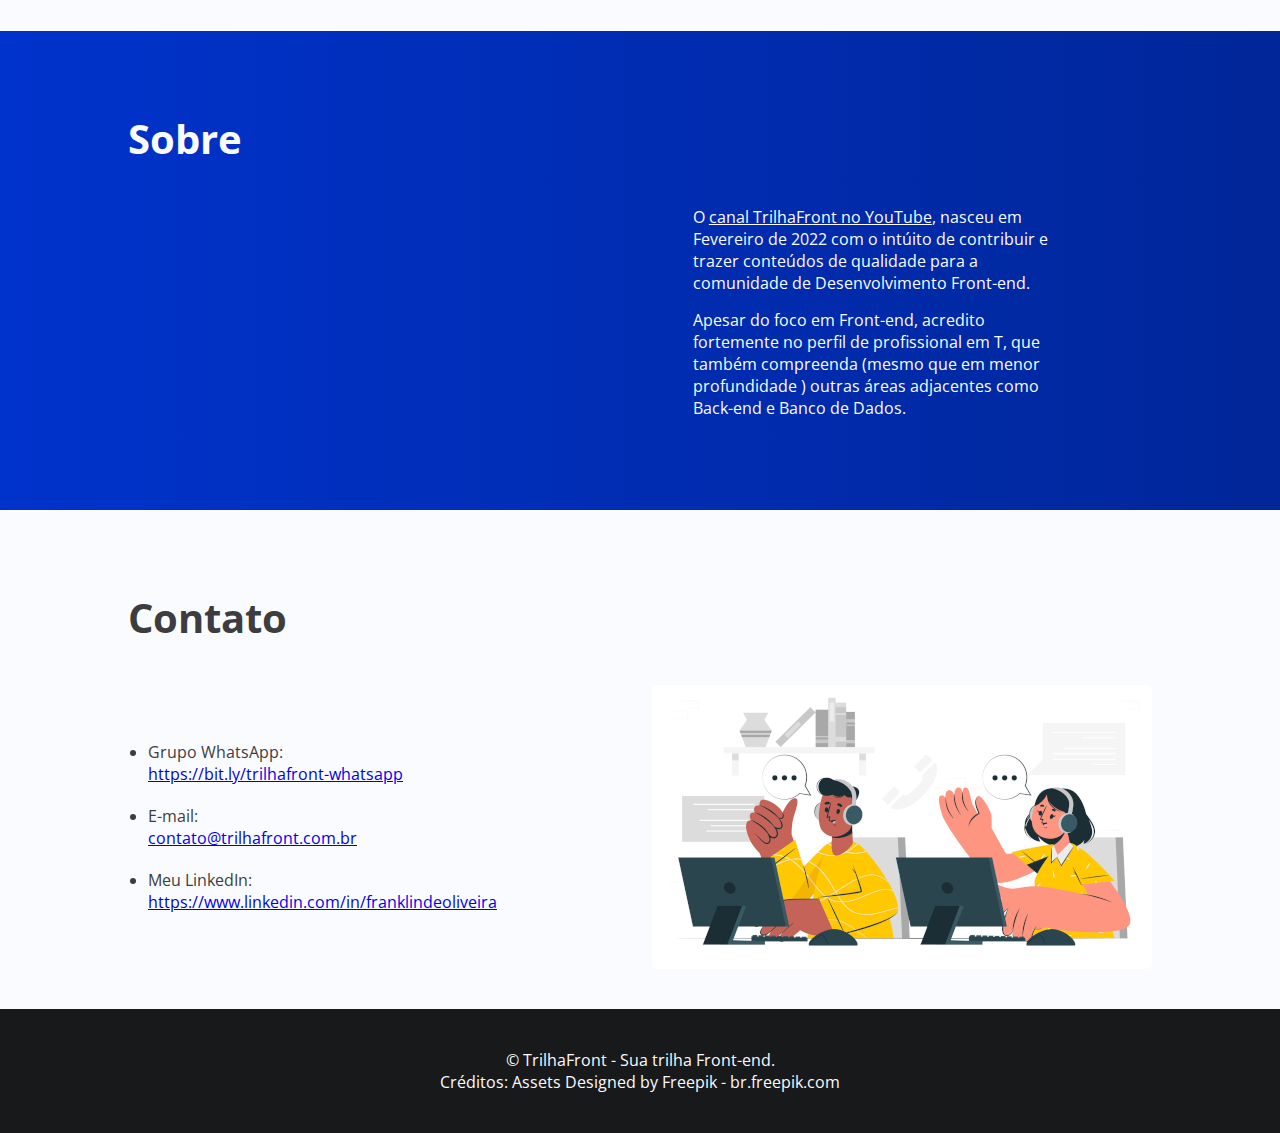
==== commit 3d0e9fa4: "Update index.html" ====
--- a/index.html
+++ b/index.html
@@ -19,10 +19,7 @@
 
         <script src="assets/particles.js-master/particles.min.js"></script>
 
-        <script>
-            if (window.location.pathname == 'whatsapp') {
-                window.location.href = 'https://chat.whatsapp.com/LkdFEoOZPfjEYtFeBpfozT'
-            }
+        <script>            
             /* particlesJS.load(@dom-id, @path-json, @callback (optional)); */
             particlesJS.load('particles-js', 'assets/particles.js-master/particles.json', function() {
                 console.log('callback - particles.js config loaded');
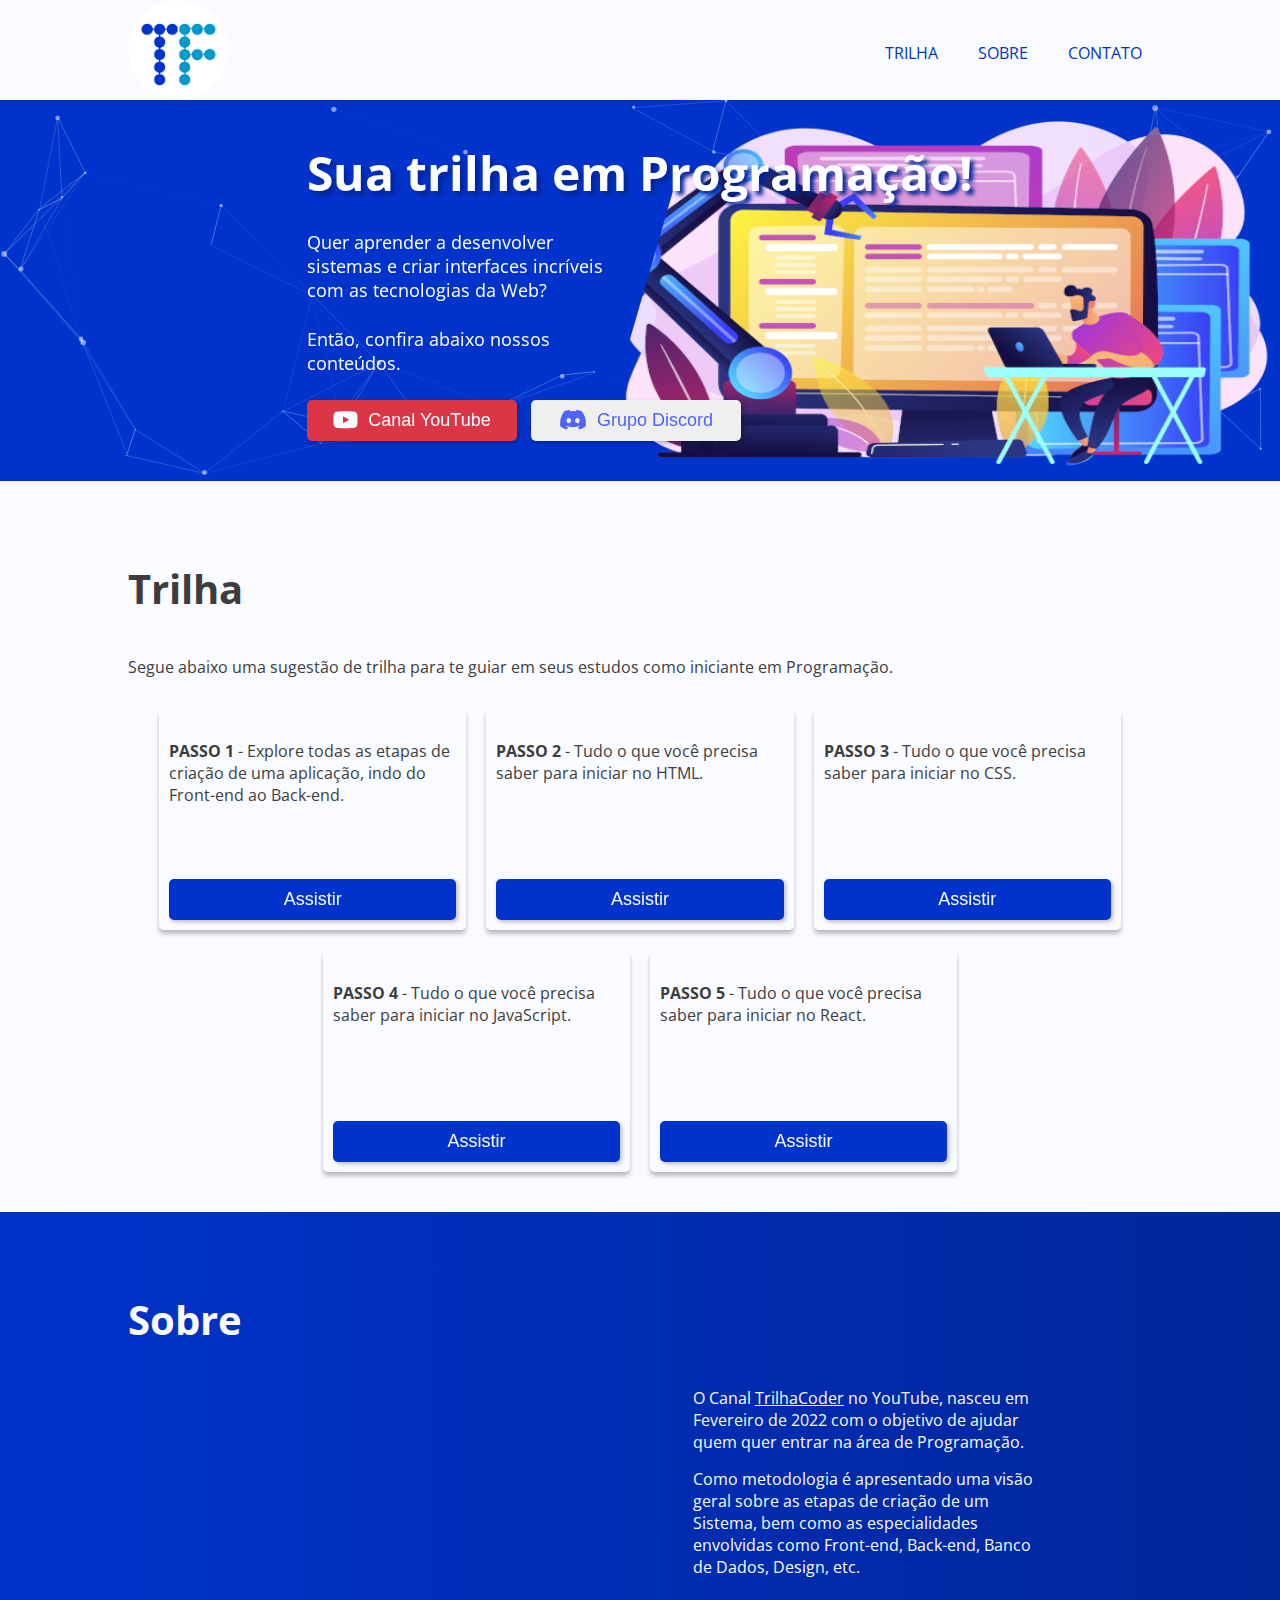
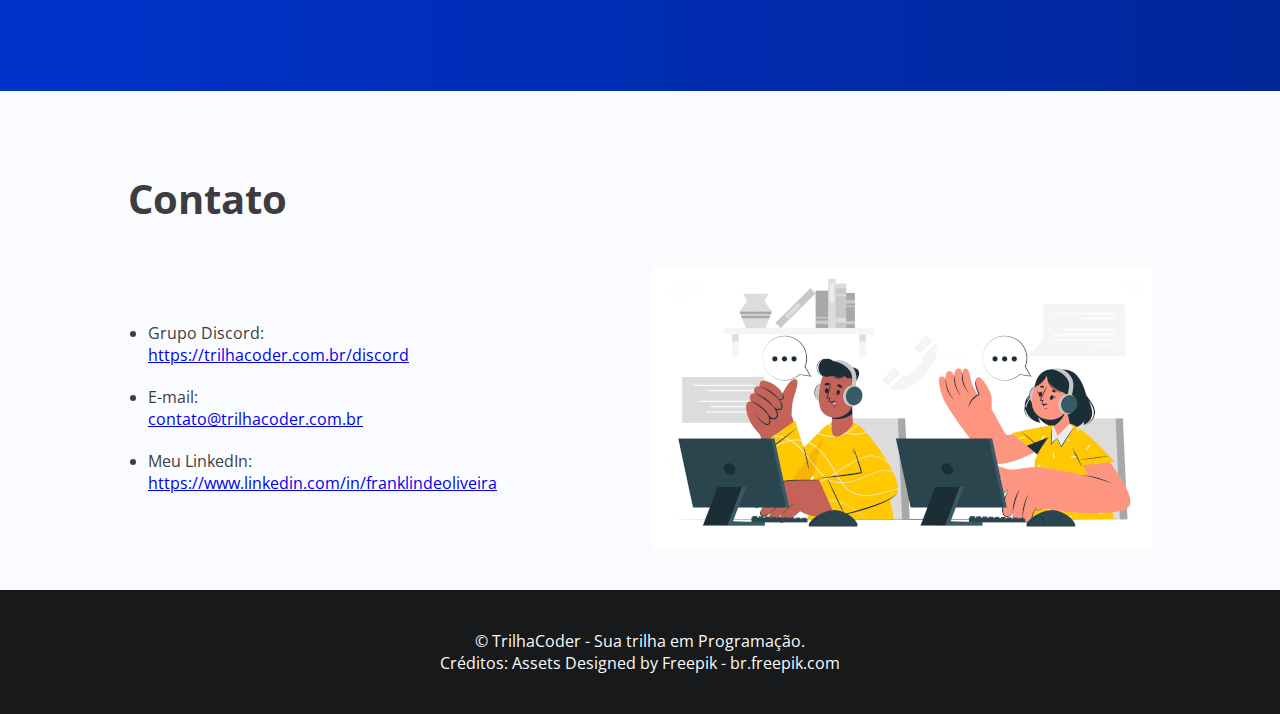
==== commit 1cab7d5c: "home" ====
--- a/index.html
+++ b/index.html
@@ -7,9 +7,9 @@
         <meta name="description" content="Aprenda a desenvolver sistemas e criar interfaces incríveis com as tecnologias da Web">
         <meta name="author" content="Franklin de Oliveira">
         
-        <title>TrilhaFront</title>
+        <title>TrilhaCoder</title>
 
-        <link rel="shortcut icon" href="assets/logo16x16.png" type="image/x-icon">
+        <link rel="shortcut icon" href="assets/logo.png" type="image/x-icon">
         <link rel="preconnect" href="https://fonts.googleapis.com">
         <link rel="preconnect" href="https://fonts.gstatic.com" crossorigin>
         <link href="https://fonts.googleapis.com/css2?family=Open+Sans&display=swap" rel="stylesheet">
@@ -30,13 +30,13 @@
         <header class="header">
             <div class="container">
                 <div class="header-wrapper">
-                    <a class="logo" href="https://trilhafront.com.br">
+                    <a class="logo" href="https://trilhacoder.com.br">
                         <img src="./assets/logo.png" alt="Logo">
                     </a>
                     <nav>
                         <ul>
                             <li>
-                                <a href="#section-videos">Vídeos</a>
+                                <a href="#section-videos">Trilha</a>
                             </li>
                             <li>
                                 <a href="#section-sobre">Sobre</a>
@@ -51,120 +51,109 @@
         </header>
         <main>
             <section class="section section-home">
-                <div id="particles-js"></div>
+                <div id="particles-js">
+                    <img src="assets/home.png" alt="">
+                </div>
                 <div class="container">
                     <div class="home-wrapper">
                         <div>
-                            <h1>Sua trilha Front-end</h1>
+                            <h1>Sua trilha em Programação!</h1>
                             <p>Quer aprender a desenvolver sistemas e criar interfaces incríveis com as tecnologias da Web?</p>
-                            <p>Então, confira abaixo nossos consteúdos.</p>
+                            <p>Então, confira abaixo nossos conteúdos.</p>
                             <a href="https://www.youtube.com/channel/UC7iH-vb74kKzmfG56q9Y3eQ">
                                 <button class="btn btn-youtube">
                                     <i class="fa-brands fa-youtube fa-lg"></i>Canal YouTube
                                 </button>
                             </a>
-                            <a href="https://bit.ly/trilhafront-whatsapp">
-                                <button class="btn btn-whatsapp">
-                                    <i class="fa-brands fa-whatsapp fa-lg"></i>Grupo WhatsApp
+                            <a href="https://discord.gg/7fxJ2U5WaQ">
+                                <button class="btn btn-discord">
+                                    <i class="fa-brands fa-discord fa-lg"></i>Grupo Discord
                                 </button>
                             </a>
                         </div>
                         <div class="home-img">
-                            <img src="assets/home.png" alt="">
+                            
                         </div>
                     </div>
                 </div>
             </section>
             <section class="section section-videos" id="section-videos">
                 <div class="container">
-                    <h2>Acompanhe os conteúdos no YouTube</h2>
+                    <h2>Trilha</h2>
+                    <p class="descricao">Segue abaixo uma sugestão de trilha para te guiar em seus estudos como iniciante em Programação.</p>
                     <ul class="card-list">
                         <li class="card">
                             <header>
-                                <img src="https://i.ytimg.com/vi/RbI2_-fDIoU/hqdefault.jpg" alt="">
-                            </header>
-                            <main>
-                                <p>#03 (final) Projeto Menu de Navegação Responsivo com HTML, CSS e JavaScript (Refatoração)</p>
-                                <span>27/03/2021</span>
-                                <a href="#">
-                                    <button class="btn btn-primary">Assistir</button>
-                                </a>
-                            </main>
-                        </li>                     
-                        <li class="card">
-                            <header>
-                                <img src="https://i.ytimg.com/vi/RbI2_-fDIoU/hqdefault.jpg" alt="">
-                            </header>
-                            <main>
-                                <p>#03 (final) Projeto Menu de Navegação Responsivo com HTML, CSS e JavaScript (Refatoração)</p>
-                                <span>27/03/2021</span>
-                                <a href="#">
-                                    <button class="btn btn-primary">Assistir</button>
-                                </a>
-                            </main>
-                        </li>                     
-                        <li class="card">
-                            <header>
-                                <img src="https://i.ytimg.com/vi/RbI2_-fDIoU/hqdefault.jpg" alt="">
-                            </header>
-                            <main>
-                                <p>#03 (final) Projeto Menu de Navegação Responsivo com HTML, CSS e JavaScript (Refatoração)</p>
-                                <span>27/03/2021</span>
-                                <a href="#">
-                                    <button class="btn btn-primary">Assistir</button>
-                                </a>
-                            </main>
-                        </li>                     
-                        <li class="card">
-                            <header>
-                                <img src="https://i.ytimg.com/vi/RbI2_-fDIoU/hqdefault.jpg" alt="">
-                            </header>
-                            <main>
-                                <p>#03 (final) Projeto Menu de Navegação Responsivo com HTML, CSS e JavaScript (Refatoração)</p>
-                                <span>27/03/2021</span>
-                                <a href="#">
-                                    <button class="btn btn-primary">Assistir</button>
-                                </a>
-                            </main>
-                        </li>                     
-                        <li class="card">
-                            <header>
-                                <img src="https://i.ytimg.com/vi/RbI2_-fDIoU/hqdefault.jpg" alt="">
-                            </header>
-                            <main>
-                                <p>#03 (final) Projeto Menu de Navegação Responsivo com HTML, CSS e JavaScript (Refatoração)</p>
-                                <span>27/03/2021</span>
-                                <a href="#">
-                                    <button class="btn btn-primary">Assistir</button>
-                                </a>
-                            </main>
-                        </li>                     
-                        <li class="card">
-                            <header>
-                                <img src="https://i.ytimg.com/vi/RbI2_-fDIoU/hqdefault.jpg" alt="">
-                            </header>
-                            <main>
-                                <p>#03 (final) Projeto Menu de Navegação Responsivo com HTML, CSS e JavaScript (Refatoração)</p>
-                                <span>27/03/2021</span>
-                                <a href="#">
-                                    <button class="btn btn-primary">Assistir</button>
-                                </a>
-                            </main>
-                        </li>                     
-                                                                                        
+                                <img src="https://i.ytimg.com/vi/_g31iFF2uqg/hqdefault.jpg" alt="">
+                            </header>
+                            <main>
+                                <p><strong>PASSO 1</strong> - Explore todas as etapas de criação de uma aplicação, indo do Front-end ao Back-end.</p>
+                                <span></span>
+                                <a href="https://www.youtube.com/playlist?list=PLPITZIuL4OAaTbNLdjh5IjZ0tITLqlPXF" target="_blank">
+                                    <button class="btn btn-primary">Assistir</button>
+                                </a>
+                            </main>
+                        </li>                                                           
+                        <li class="card">
+                            <header>
+                                <img src="https://i.ytimg.com/vi/V5oatBk5UVg/hqdefault.jpg" alt="">
+                            </header>
+                            <main>
+                                <p><strong>PASSO 2</strong> - Tudo o que você precisa saber para iniciar no HTML.</p>
+                                <span></span>
+                                <a href="https://www.youtube.com/playlist?list=PLPITZIuL4OAb4LfPWwr15ENPtO2clBP0m" target="_blank">
+                                    <button class="btn btn-primary">Assistir</button>
+                                </a>
+                            </main>
+                        </li>                                                           
+                        <li class="card">
+                            <header>
+                                <img src="https://i.ytimg.com/vi/nXRTjbwfF2A/hqdefault.jpg" alt="">
+                            </header>
+                            <main>
+                                <p><strong>PASSO 3</strong> - Tudo o que você precisa saber para iniciar no CSS.</p>
+                                <span></span>
+                                <a href="https://www.youtube.com/playlist?list=PLPITZIuL4OAbYFw37KBvQton-kbvHjI8a" target="_blank">
+                                    <button class="btn btn-primary">Assistir</button>
+                                </a>
+                            </main>
+                        </li>                                                           
+                        <li class="card">
+                            <header>
+                                <img src="https://i.ytimg.com/vi/l_4zgtnOiVs/hqdefault.jpg" alt="">
+                            </header>
+                            <main>
+                                <p><strong>PASSO 4</strong> - Tudo o que você precisa saber para iniciar no JavaScript.</p>
+                                <span></span>
+                                <a href="https://www.youtube.com/playlist?list=PLPITZIuL4OAZKvXF31z7qXJPY_qyB4F6p" target="_blank">
+                                    <button class="btn btn-primary">Assistir</button>
+                                </a>
+                            </main>
+                        </li>                                                           
+                        <li class="card">
+                            <header>
+                                <img src="https://i.ytimg.com/vi/Is9OBzlSO3c/hqdefault.jpg" alt="">
+                            </header>
+                            <main>
+                                <p><strong>PASSO 5</strong> - Tudo o que você precisa saber para iniciar no React.</p>
+                                <span></span>
+                                <a href="https://www.youtube.com/playlist?list=PLPITZIuL4OAZDXQjZDpiwskr_3-1faApq" target="_blank">
+                                    <button class="btn btn-primary">Assistir</button>
+                                </a>
+                            </main>
+                        </li>                                                           
                     </ul>
-                    <a href="https://www.youtube.com/channel/UC7iH-vb74kKzmfG56q9Y3eQ/videos" class="ver-mais">Ver mais ...</a>
                 </div>
             </section>
             <section class="section section-sobre" id="section-sobre">
                 <div class="container">
                     <h2>Sobre</h2>
                     <div class="wrapper-sobre">
-                        <iframe src="https://www.youtube.com/embed/Kg1mwXeNFIc" title="Vídeo sobre o Canal TrilhaFront no YouTube" frameborder="0" allow="accelerometer; autoplay; clipboard-write; encrypted-media; gyroscope; picture-in-picture" allowfullscreen></iframe>
+                        <iframe src="https://www.youtube.com/embed/Kg1mwXeNFIc" title="Vídeo sobre o Canal no YouTube" frameborder="0" allow="accelerometer; autoplay; clipboard-write; encrypted-media; gyroscope; picture-in-picture" allowfullscreen></iframe>
                     </div>                    
                     <div class="sobre-descricao">
-                        <p>O <a class="negativa" href="https://www.youtube.com/channel/UC7iH-vb74kKzmfG56q9Y3eQ">canal TrilhaFront no YouTube</a>, nasceu em Fevereiro de 2022 com o intúito de contribuir e trazer conteúdos de qualidade para a comunidade de Desenvolvimento Front-end.</p>
-                        <p>Apesar do foco em Front-end, acredito fortemente no perfil de profissional em T, que também compreenda (mesmo que em menor profundidade ) outras áreas adjacentes como Back-end e Banco de Dados.</p>
+                        <p>O Canal <a class="negativa" href="https://www.youtube.com/channel/UC7iH-vb74kKzmfG56q9Y3eQ" target="_blank"> TrilhaCoder</a> no YouTube, nasceu em Fevereiro de 2022 com o objetivo de ajudar quem quer entrar na área de Programação.</p>
+                        <p>Como metodologia é apresentado uma visão geral sobre as etapas de criação de um Sistema, bem como as especialidades envolvidas como Front-end, Back-end, Banco de Dados, Design, etc.</p>
                     </div>                    
                 </div>       
             </section>
@@ -174,12 +163,12 @@
                     <div class="contato-wrapper">
                         <ul>
                             <li>
-                                <p>Grupo WhatsApp:</p>
-                                <a href="https://bit.ly/trilhafront-whatsapp">https://bit.ly/trilhafront-whatsapp</a></li>
+                                <p>Grupo Discord:</p>
+                                <a href="https://trilhacoder.com.br/discord">https://trilhacoder.com.br/discord</a></li>
                             </li>
                             <li>
                                 <p>E-mail:</p>
-                                <a href="contato@trilhafront.com.br">contato@trilhafront.com.br</a>
+                                <a href="contato@trilhacoder.com.br">contato@trilhacoder.com.br</a>
                             </li>
                             <li>
                                 <p>Meu LinkedIn:</p>
@@ -193,11 +182,12 @@
         </main>
         <footer class="footer">
             <div class="container">
-                <p>© TrilhaFront - Sua trilha Front-end.</p>
+                <p>© TrilhaCoder - Sua trilha em Programação.</p>
                 <span>Créditos: Assets Designed by Freepik - br.freepik.com</span>
             </div>
         </footer>
         <script>
+            /*
             fetch('https://www.googleapis.com/youtube/v3/search?key=AIzaSyCVPLo2AmXMH4QJN085E62ugLxfs03GZaE&part=snippet&maxResults=9&channelId=UC7iH-vb74kKzmfG56q9Y3eQ')
               .then(response => response.json())
               .then(json => {
@@ -227,6 +217,7 @@
                 })
                 document.querySelector('.card-list').innerHTML = conteudos
               })
+              */
           </script>          
     </body>    
 </html>
--- a/style.css
+++ b/style.css
@@ -45,6 +45,7 @@
 
 h1 {
     font-size: calc(1rem + 4*8px);/* 48 */
+    text-shadow: 4px 4px 4px var(--color-primary-dark);
 }
 
 #particles-js {
@@ -60,12 +61,13 @@
 }
 
 .logo {
-    width: 100px;    
+    width: 100px;
 }
 
 .logo img {
     width: 100px;
     z-index: 10;
+    border-radius: 50%;
 }
 
 .header .header-wrapper {
@@ -108,7 +110,6 @@
 
 .section-home {
     background-color: #0033CC;
-    height: calc(100vh - 100px);
     color: #ffffff;
     display: flex;
     position: relative;
@@ -131,10 +132,11 @@
 }
 
 .section-home img {
-    max-width: 600px;
-    margin-top: 50px;
-    z-index: 0;
-    width: 100%;
+    height: 100%;
+    width: 54%;
+    position: absolute;
+    right: 0;
+    clip-path: polygon(16% 0, 100% 0, 100% 100%, 0% 100%);
 }
 
 .section-home .container {
@@ -146,11 +148,8 @@
     padding: 40px 0;
 }
 
-.section-videos .ver-mais {
-    text-align: center;
-    display: block;
-    color: var(--color-secondary);
-    margin-top: 30px;
+.section-videos .descricao {
+    margin-bottom: 30px;
 }
 
 a.negativa {
@@ -292,16 +291,20 @@
     background-color: #dc3545;
     color: var(--color-gray-ultralight);
     margin-right: 10px;
-    width: 200px;
+    width: 210px;
 }
 
 .btn-youtube:hover {
     background-color: #aa2835;    
 }
 
-.btn-whatsapp {
-    color: green;
-    width: 200px;
+.btn-discord {
+    color: #4f64f5;
+    width: 210px;
+}
+
+.btn-discord:hover {
+    background-color: #d6d9f0;
 }
 
 .footer {
@@ -316,7 +319,7 @@
         padding: 0 20px;
     }
 
-    .section-home .home-img {
+    #particles-js img {
         display: none;
     }
     
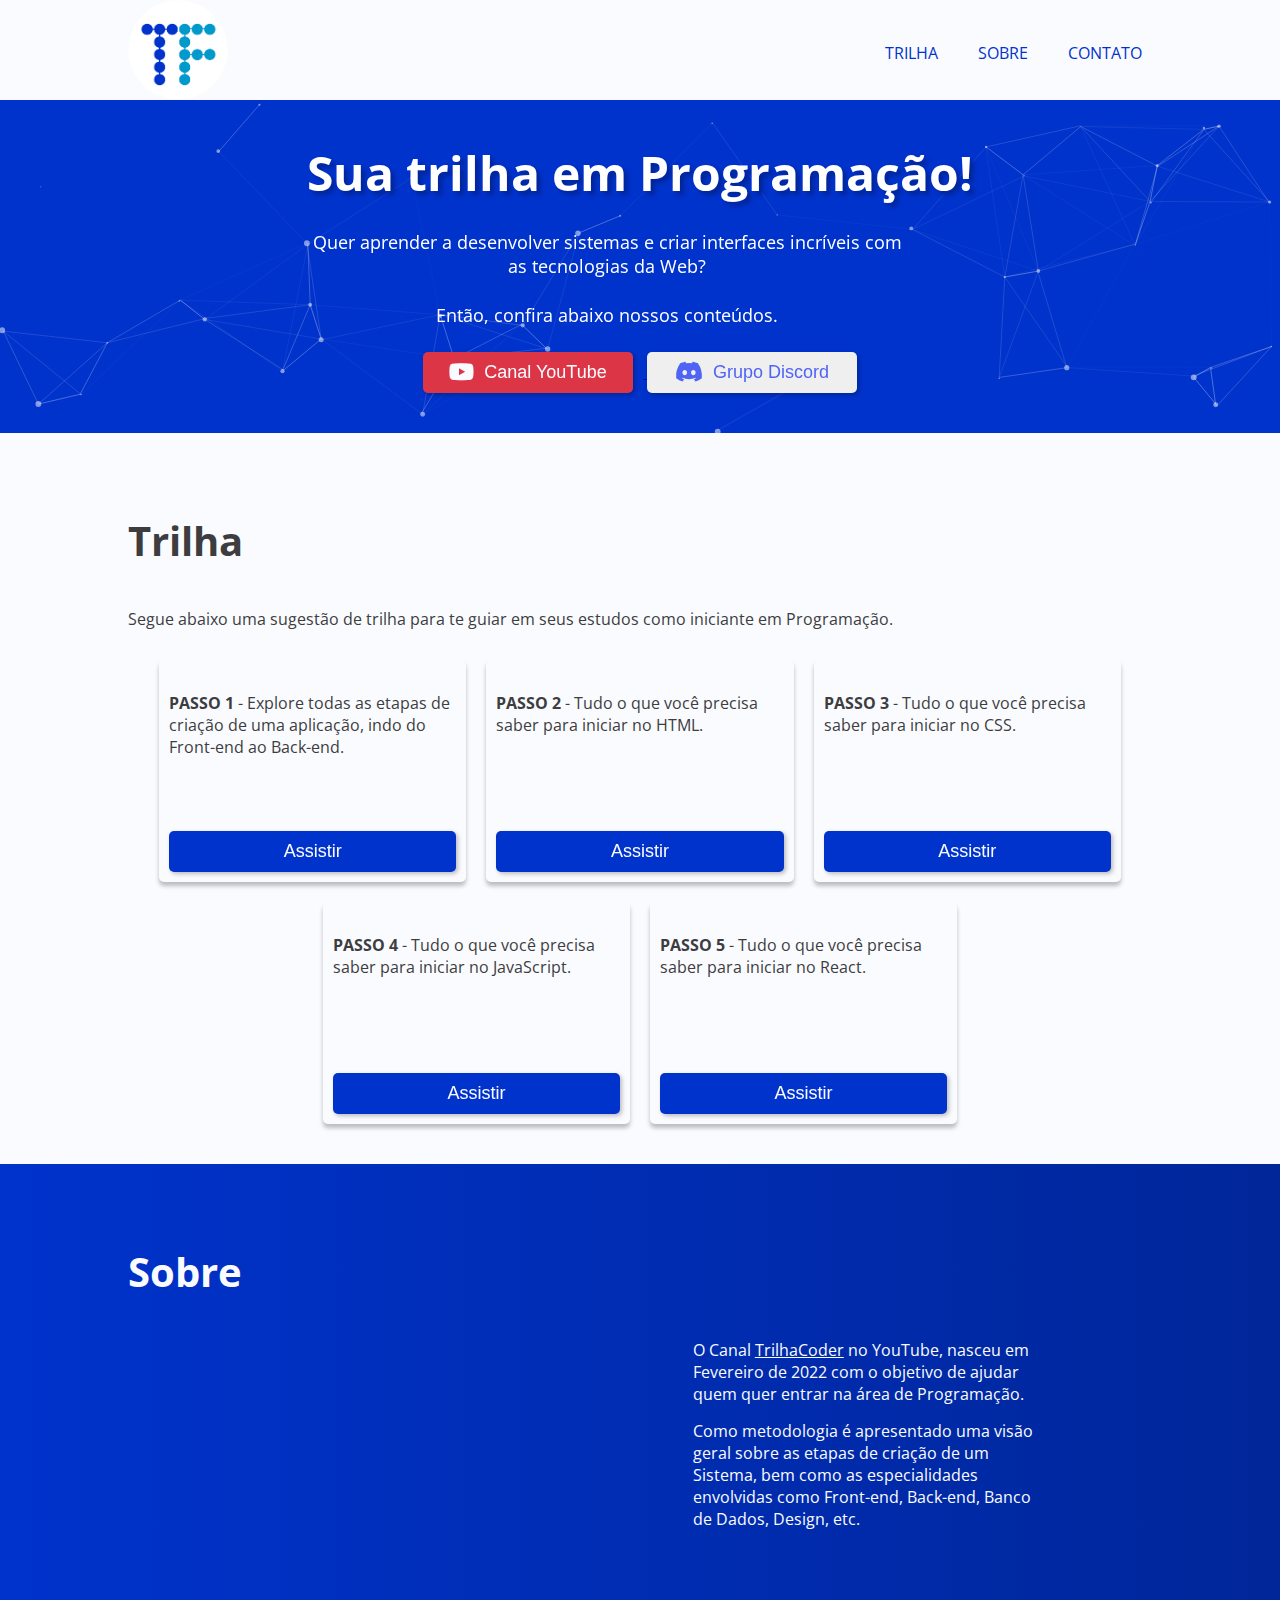
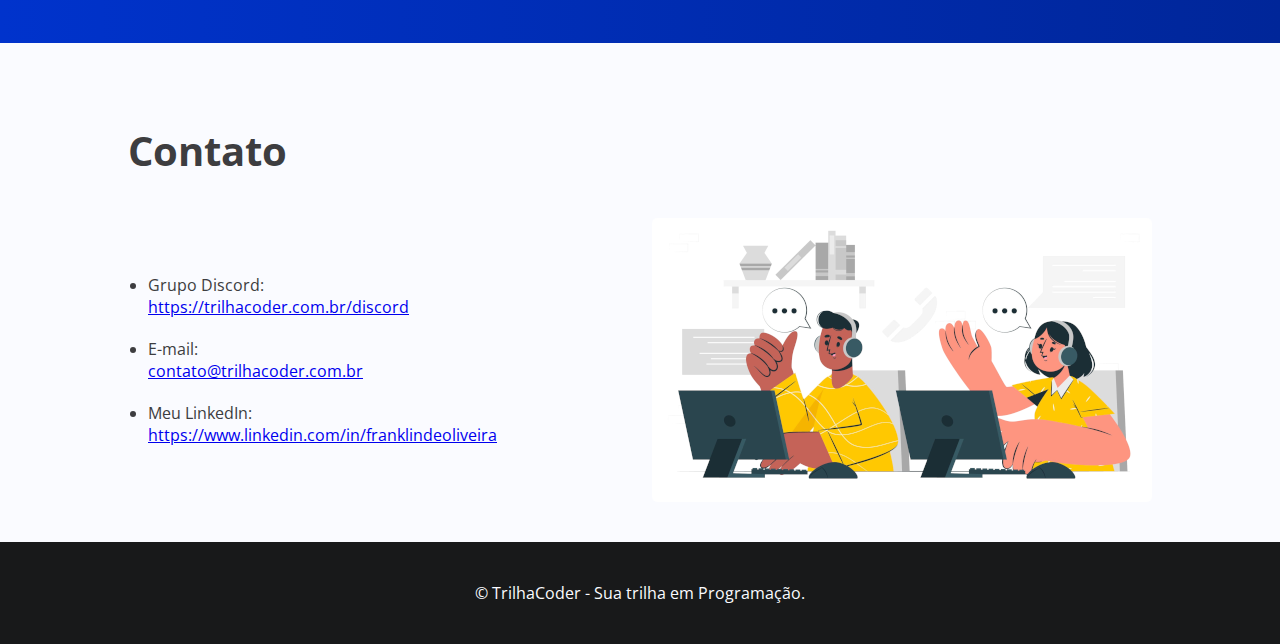
==== commit 16835645: "ajustando hero" ====
--- a/index.html
+++ b/index.html
@@ -51,9 +51,7 @@
         </header>
         <main>
             <section class="section section-home">
-                <div id="particles-js">
-                    <img src="assets/home.png" alt="">
-                </div>
+                <div id="particles-js"></div>
                 <div class="container">
                     <div class="home-wrapper">
                         <div>
@@ -183,7 +181,6 @@
         <footer class="footer">
             <div class="container">
                 <p>© TrilhaCoder - Sua trilha em Programação.</p>
-                <span>Créditos: Assets Designed by Freepik - br.freepik.com</span>
             </div>
         </footer>
         <script>
--- a/style.css
+++ b/style.css
@@ -119,6 +119,7 @@
     display: flex;
     justify-content: space-between;
     align-items: center;
+    text-align: center;
 }
 
 .section-home h1 {
@@ -128,7 +129,7 @@
 .section-home p {
     font-size: 18px;
     margin: 25px 0;
-    max-width: 300px;
+    max-width: 600px;
 }
 
 .section-home img {
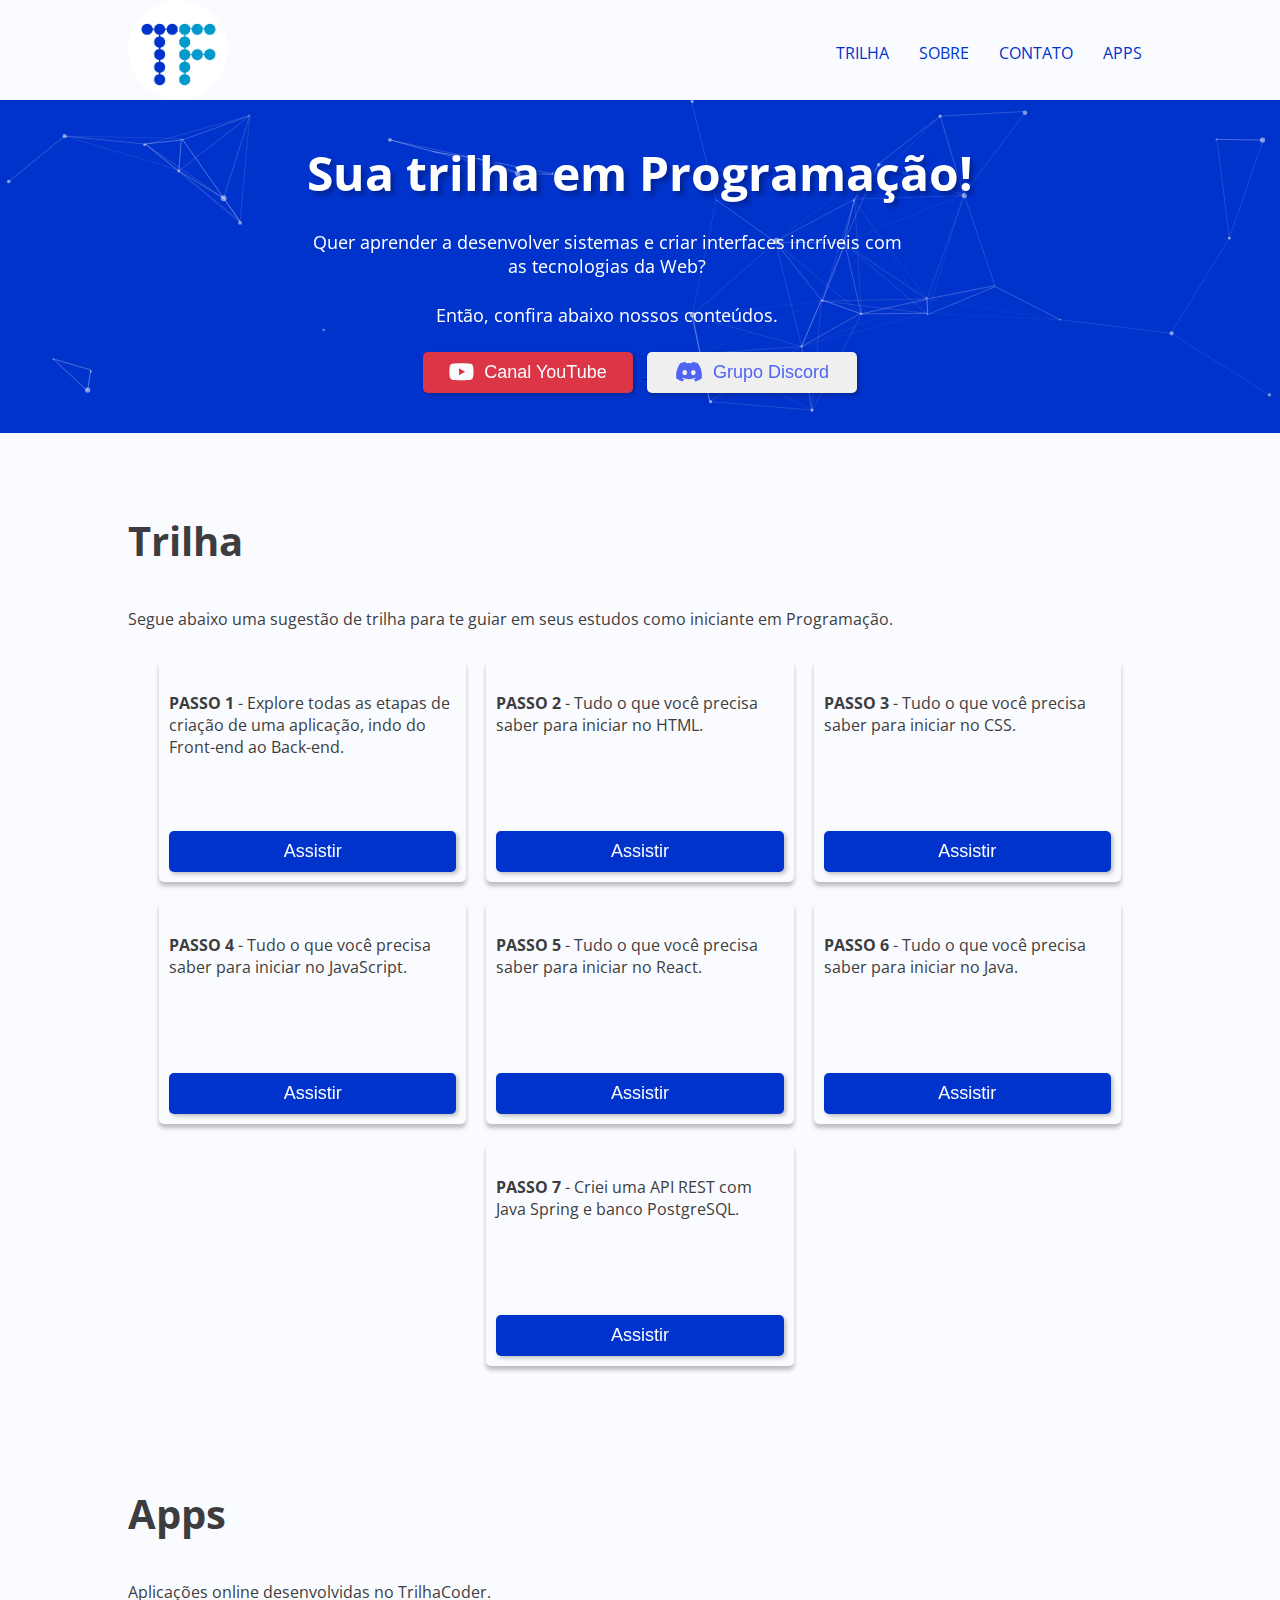
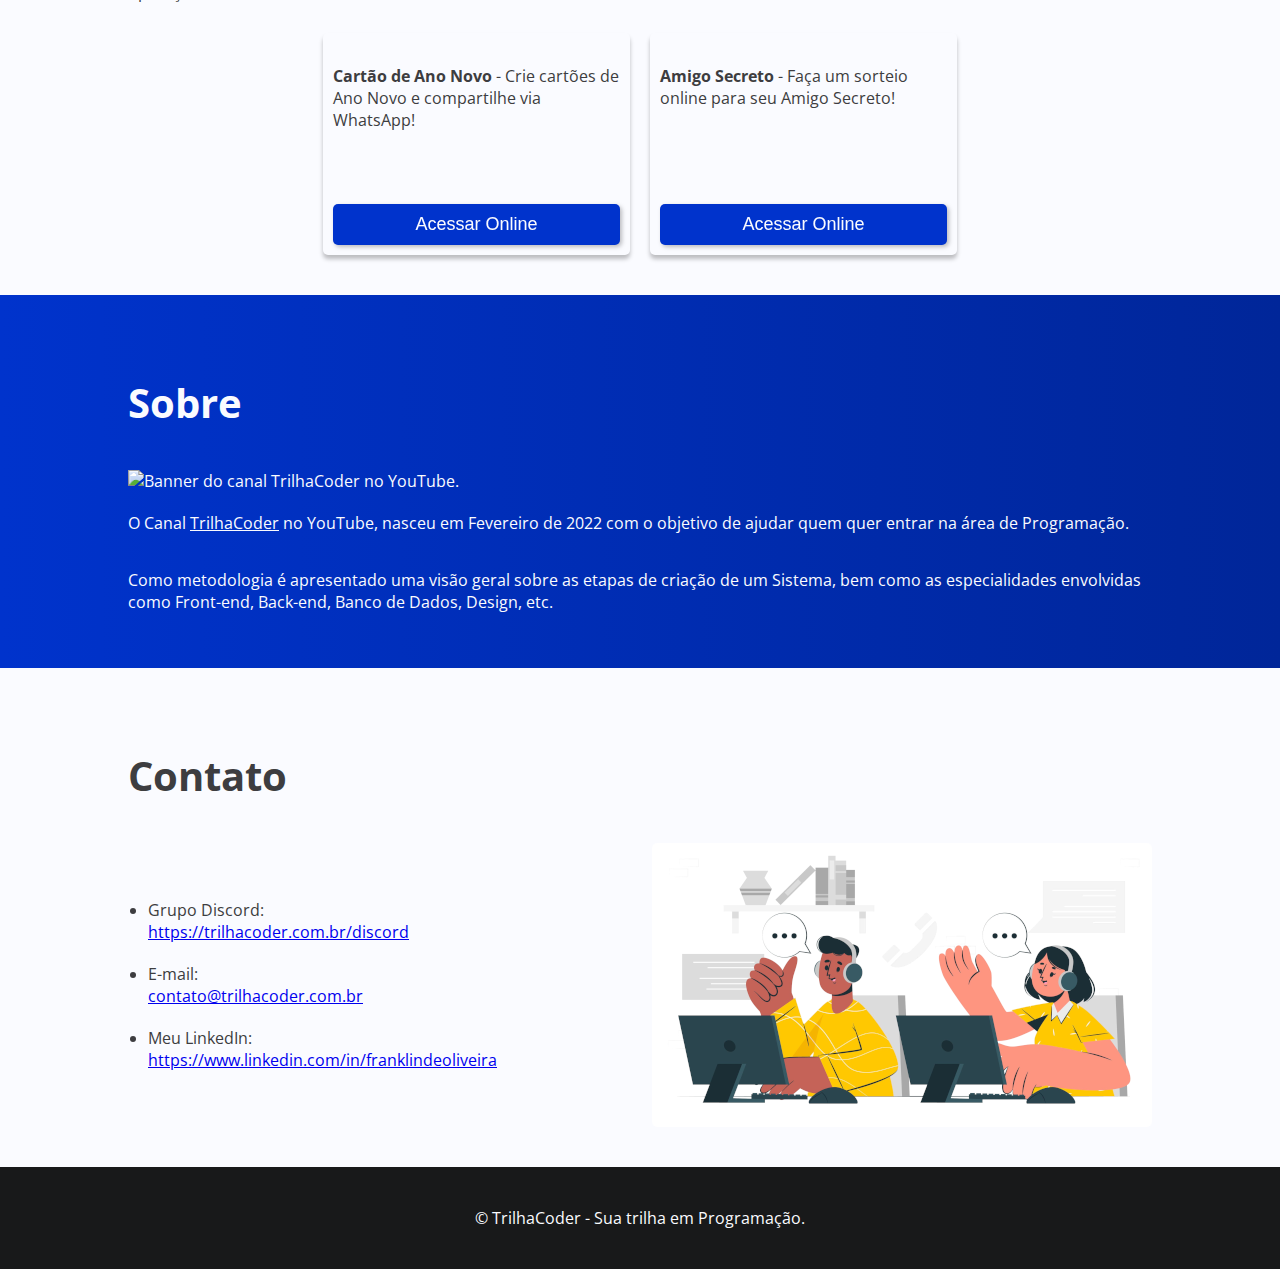
==== commit f5bfc0d0: "Adicionando sessão Apps." ====
--- a/index.html
+++ b/index.html
@@ -44,6 +44,9 @@
                             <li>
                                 <a href="#section-contato">Contato</a>
                             </li>
+                            <li>
+                                <a href="#section-apps">Apps</a>
+                            </li>
                         </ul>
                     </nav>
                 </div> 
@@ -58,7 +61,7 @@
                             <h1>Sua trilha em Programação!</h1>
                             <p>Quer aprender a desenvolver sistemas e criar interfaces incríveis com as tecnologias da Web?</p>
                             <p>Então, confira abaixo nossos conteúdos.</p>
-                            <a href="https://www.youtube.com/channel/UC7iH-vb74kKzmfG56q9Y3eQ">
+                            <a href="https://www.youtube.com/@trilhacoder">
                                 <button class="btn btn-youtube">
                                     <i class="fa-brands fa-youtube fa-lg"></i>Canal YouTube
                                 </button>
@@ -139,6 +142,62 @@
                                     <button class="btn btn-primary">Assistir</button>
                                 </a>
                             </main>
+                        </li>
+                        <li class="card">
+                            <header>
+                                <img src="https://i.ytimg.com/vi/Jtm_BJmLBs8/hqdefault.jpg" alt="">
+                            </header>
+                            <main>
+                                <p><strong>PASSO 6</strong> - Tudo o que você precisa saber para iniciar no Java.</p>
+                                <span></span>
+                                <a href="https://www.youtube.com/playlist?list=PLPITZIuL4OAbmIEhviuAadQdLkjiaPRQe" target="_blank">
+                                    <button class="btn btn-primary">Assistir</button>
+                                </a>
+                            </main>
+                        </li>
+                        <li class="card">
+                            <header>
+                                <img src="https://i.ytimg.com/vi/DHIHAQSFBkw/hqdefault.jpg" alt="">
+                            </header>
+                            <main>
+                                <p><strong>PASSO 7</strong> - Criei uma API REST com Java Spring e banco PostgreSQL.</p>
+                                <span></span>
+                                <a href="https://www.youtube.com/playlist?list=PLPITZIuL4OAbu_BseJ9l4QfXLz3P3tU4T" target="_blank">
+                                    <button class="btn btn-primary">Assistir</button>
+                                </a>
+                            </main>
+                        </li>                                                           
+                    </ul>
+                </div>
+            </section>
+            <section class="section section-apps" id="section-apps">
+                <div class="container">
+                    <h2>Apps</h2>
+                    <p class="descricao">Aplicações online desenvolvidas no TrilhaCoder.</p>
+                    <ul class="card-list">
+                        <li class="card">
+                            <header>
+                                <img src="https://raw.githubusercontent.com/trilhacoder/projeto-cartao-ano-novo/refs/heads/master/previa.png" alt="">
+                            </header>
+                            <main>
+                                <p><strong>Cartão de Ano Novo</strong> - Crie cartões de Ano Novo e compartilhe via WhatsApp!</p>
+                                <span></span>
+                                <a href="https://trilhacoder.com.br/projeto-cartao-ano-novo" target="_blank">
+                                    <button class="btn btn-primary">Acessar Online</button>
+                                </a>
+                            </main>
+                        </li>                                                           
+                        <li class="card">
+                            <header>
+                                <img src="https://raw.githubusercontent.com/trilhacoder/amigosecreto/refs/heads/main/previa.png" alt="">
+                            </header>
+                            <main>
+                                <p><strong>Amigo Secreto</strong> - Faça um sorteio online para seu Amigo Secreto!</p>
+                                <span></span>
+                                <a href="https://trilhacoder.com.br/amigosecreto" target="_blank">
+                                    <button class="btn btn-primary">Acessar Online</button>
+                                </a>
+                            </main>
                         </li>                                                           
                     </ul>
                 </div>
@@ -147,10 +206,10 @@
                 <div class="container">
                     <h2>Sobre</h2>
                     <div class="wrapper-sobre">
-                        <iframe src="https://www.youtube.com/embed/Kg1mwXeNFIc" title="Vídeo sobre o Canal no YouTube" frameborder="0" allow="accelerometer; autoplay; clipboard-write; encrypted-media; gyroscope; picture-in-picture" allowfullscreen></iframe>
+                        <img src="assets/banner-yt.jpg" alt="Banner do canal TrilhaCoder no YouTube.">
                     </div>                    
                     <div class="sobre-descricao">
-                        <p>O Canal <a class="negativa" href="https://www.youtube.com/channel/UC7iH-vb74kKzmfG56q9Y3eQ" target="_blank"> TrilhaCoder</a> no YouTube, nasceu em Fevereiro de 2022 com o objetivo de ajudar quem quer entrar na área de Programação.</p>
+                        <p>O Canal <a class="negativa" href="https://www.youtube.com/@trilhacoder" target="_blank"> TrilhaCoder</a> no YouTube, nasceu em Fevereiro de 2022 com o objetivo de ajudar quem quer entrar na área de Programação.</p>
                         <p>Como metodologia é apresentado uma visão geral sobre as etapas de criação de um Sistema, bem como as especialidades envolvidas como Front-end, Back-end, Banco de Dados, Design, etc.</p>
                     </div>                    
                 </div>       
--- a/style.css
+++ b/style.css
@@ -83,7 +83,7 @@
 
 .header ul {
     display: flex;
-    gap: 20px;
+    gap: 10px;
 }
 
 .header ul li {
@@ -144,12 +144,12 @@
     z-index: 1;
 }
 
-.section-videos h2 {
+.section-videos h2, .section-apps h2 {
     font-size: clamp(1rem, 1rem + 3vw, 2.5rem);
     padding: 40px 0;
 }
 
-.section-videos .descricao {
+.section-videos .descricao, .section-apps .descricao {
     margin-bottom: 30px;
 }
 
@@ -204,26 +204,12 @@
     padding: 40px 0 ;
 }
 
-.section-sobre iframe {
-    aspect-ratio: 16/9;
+.section-sobre img {
     width: 100%;
 }
 
-.section-sobre .sobre-descricao {
-    display: inline-block;
-    padding-left: 50px;
-    vertical-align: top;
-    width: 45%;
-}
-
-.section-sobre .wrapper-sobre {
-    display: inline-block;
-    vertical-align: top;
-    width: 45%;
-}
-
 .section-sobre .sobre-descricao p {    
-    padding-left: 50px;
+    padding-top: 20px;
     padding-bottom: 15px;
 }
 
@@ -352,7 +338,7 @@
         text-align: center;
     }
 
-    .section-videos h2 {
+    .section-videos h2, .section-apps h2 {
         text-align: center;
     }
 
